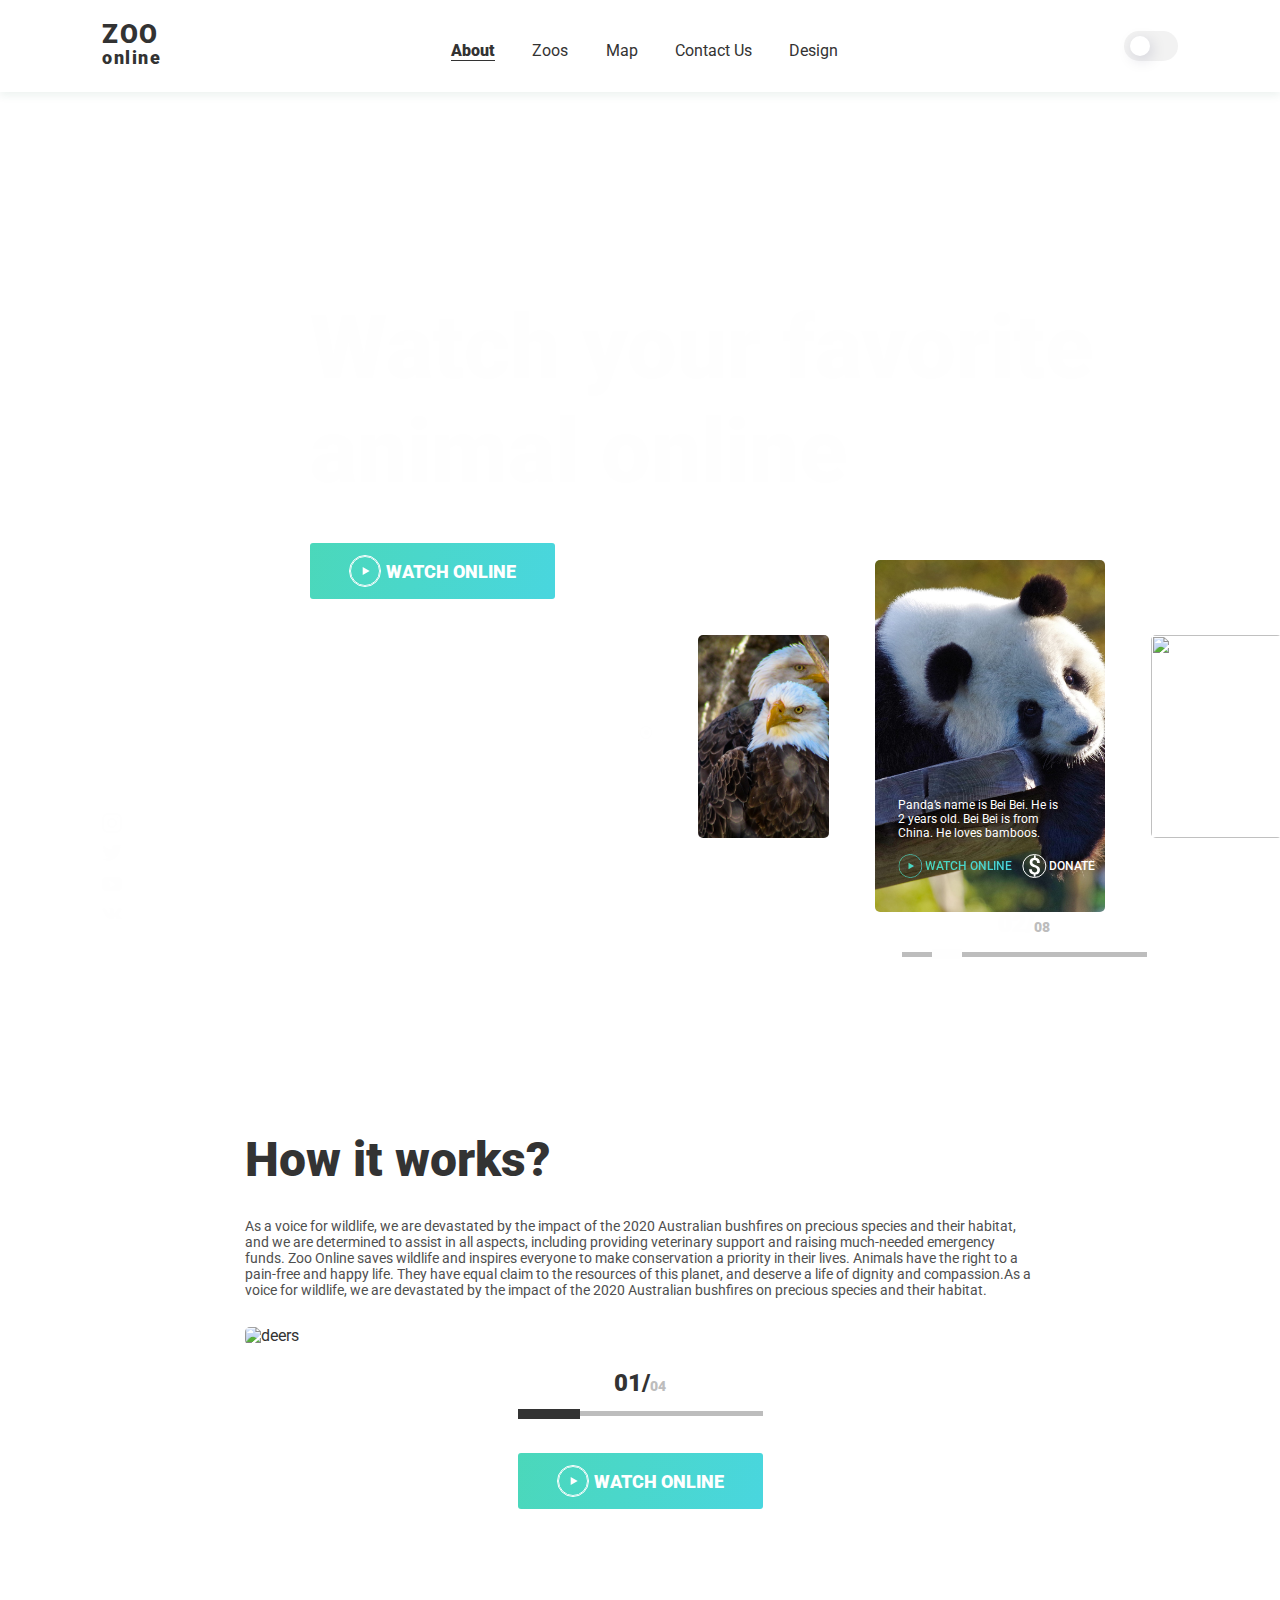
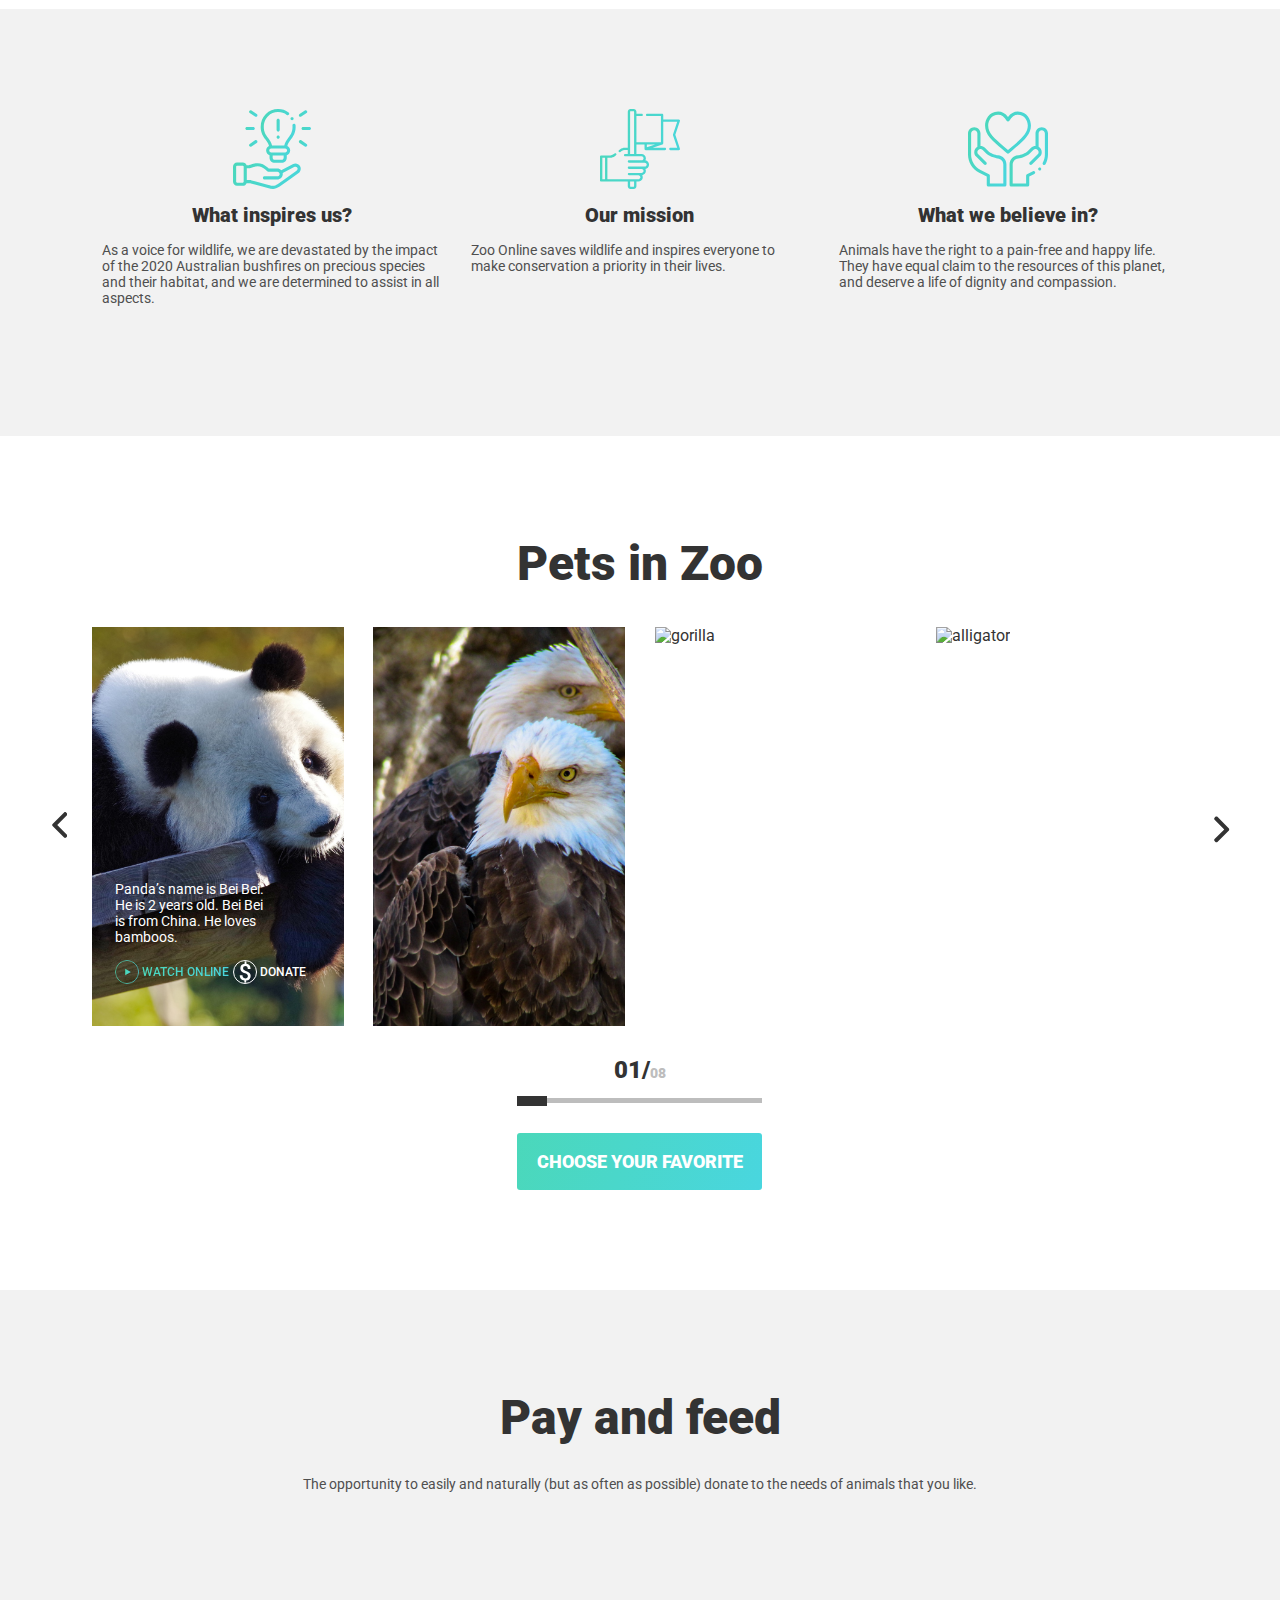
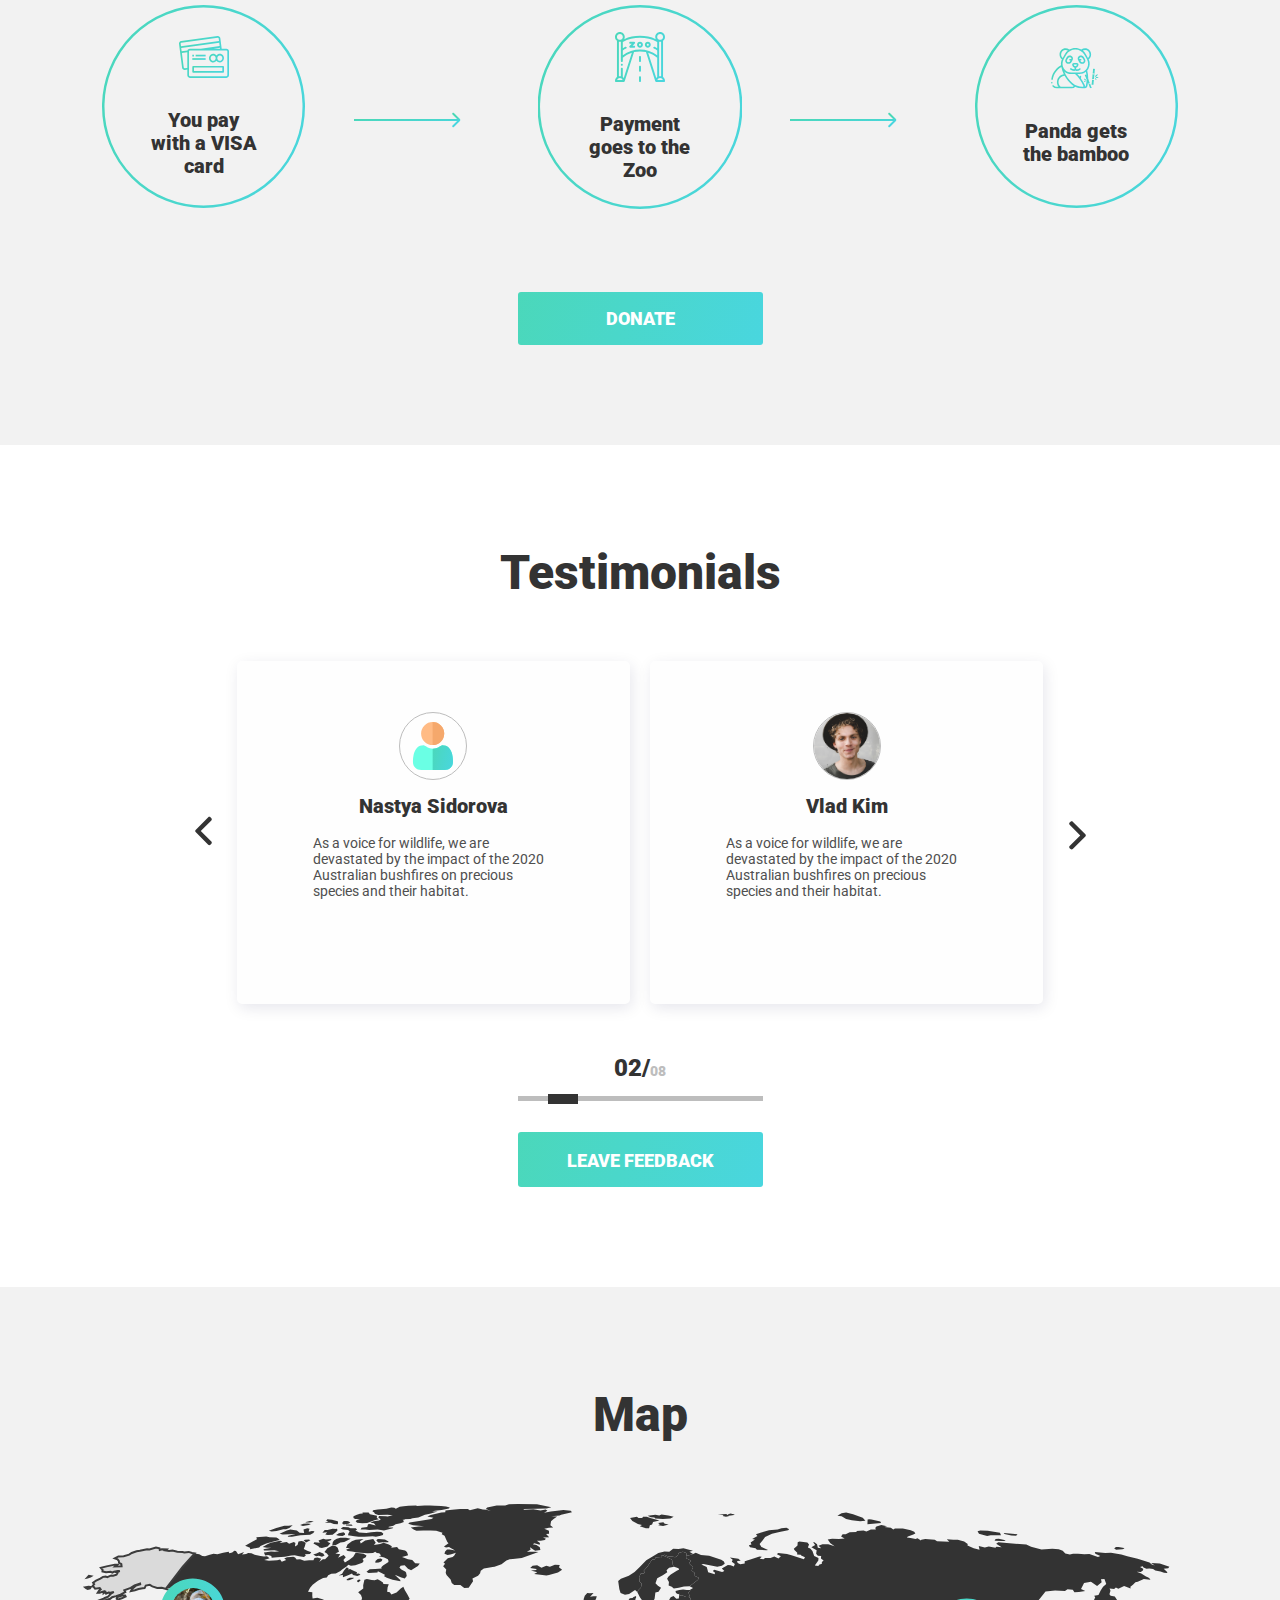
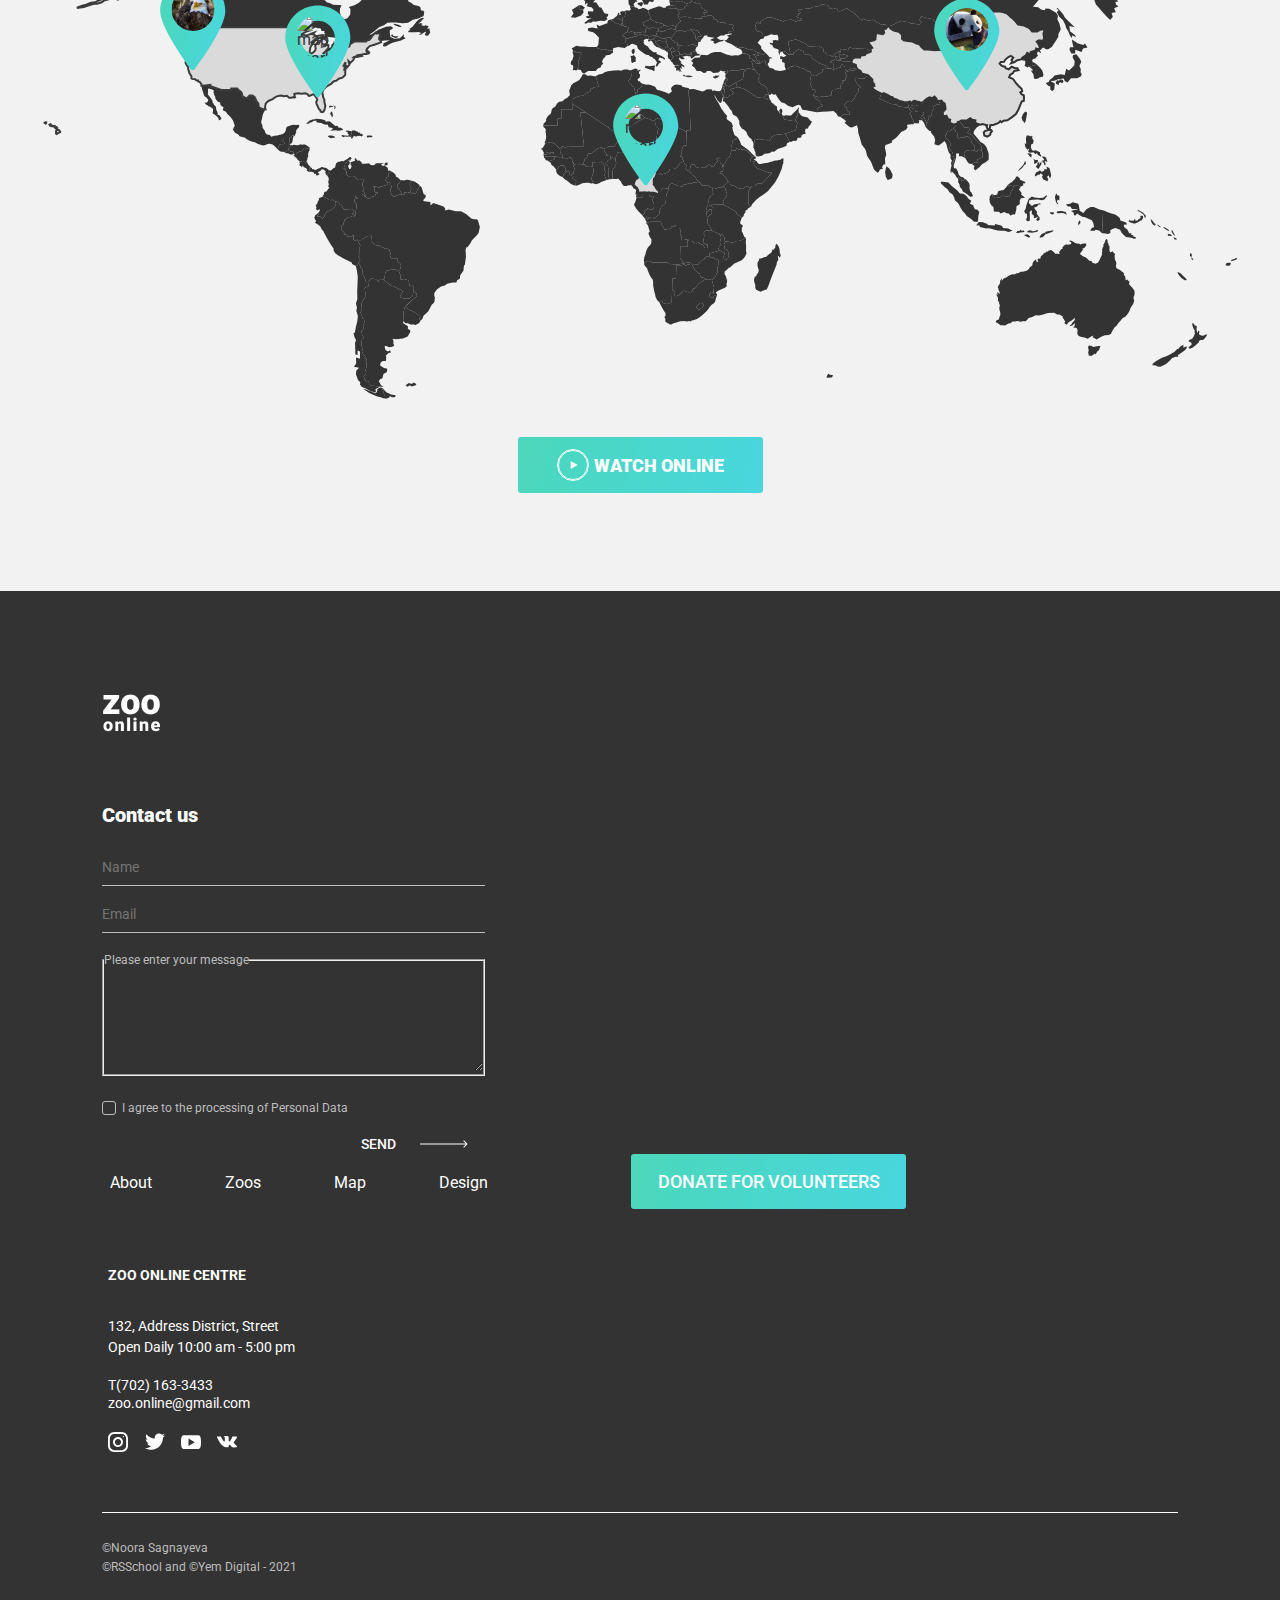
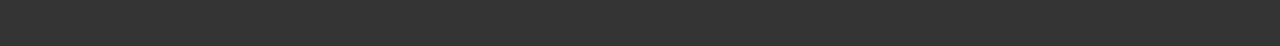
==== pages/landing/index.html @ 83459805 "add" ====
<!DOCTYPE html>
<html lang="en">
<head>
  <meta charset="UTF-8">
  <meta http-equiv="X-UA-Compatible" content="IE=edge">
  <meta name="viewport" content="width=device-width, initial-scale=1.0">
  <title>Main | Online-zoo</title>
  <link rel="stylesheet" href="./main.css">
</head>
<body>
  <div class="wrapper">
    <div class="wrapper__content">
      <header class="header landing-header" id="header">
        <div class="container flex-columns">
          <a href="#" class="logo">
            <div class="logo__text">
              <span class="logo__bold">ZOO</span> online
            </div>
          </a>
          <nav class="nav">
            <ul class="nav__list">
              <li class="nav__item nav__item--active">
                <a href="#" class="nav__link">About</a>
              </li>
              <li class="nav__item">
                <a href="../zoos/panda/" class="nav__link">Zoos</a>
              </li>
              <li class="nav__item">
                <a href="../map/index.html" class="nav__link">Map</a>
              </li>
              <li class="nav__item">
                <a href="#contacts" class="nav__link">Contact Us</a>
              </li>
              <li class="nav__item">
                <a href="https://www.figma.com/file/HKt5Nlx0jghQtJp6jW9q8F/zooApp" class="nav__link">Design</a>
              </li>
            </ul>
          </nav>
          <label class="switch">
            <input class="switch__checkbox" type="checkbox" name="switch">
            <span class="round"></span>
          </label>
          <div class="burger-menu">
            <div class="burger-menu__content"></div>
          </div>
        </div>
      </header>
      <section class="intro section">
        <h1 class="hidden-title">Online Zoo</h1>
        <div class="container intro__container">
          <aside class="aside">
            <ul class="social aside__social">
              <li class="social__item">
                <a href="https://www.instagram.com/" class="social__link">
                  <svg class="social__img">
                    <use xlink:href="../../assets/social/social-sprite.svg#inst"></use>
                  </svg>
                </a>
              </li>
              <li class="social__item">
                <a href="https://twitter.com/" class="social__link">
                  <svg class="social__img">
                    <use xlink:href="../../assets/social/social-sprite.svg#twitter"></use>
                  </svg>
                </a>
              </li>
              <li class="social__item">
                <a href="https://www.youtube.com/" class="social__link">
                  <svg class="social__img">
                    <use xlink:href="../../assets/social/social-sprite.svg#youtube"></use>
                  </svg>
                </a>
              </li>
              <li class="social__item">
                <a href="https://vk.com/" class="social__link">
                  <svg class="social__img">
                    <use xlink:href="../../assets/social/social-sprite.svg#vk"></use>
                  </svg>
                </a>
              </li>
            </ul>
          </aside>
          <div class="intro__content">
            <h2 class="intro__title">Watch your favorite animal online</h2>
            <a href="../zoos/panda/index.html" class="btn btn--gradient btn--watch intro__btn">
              <svg class="btn__img btn--watch__img">
                <use xlink:href="../../assets/watch.svg#watch"></use>
              </svg>
              <span class="btn__text btn--watch__text">watch online</span>
            </a>
          </div>
        </div>
        <div class="pagination pagination--intro">
          <div class="pagination__text"><span class="pagination__curr">02</span>08</div>
          <input type="range" class="pagination__range" min="1" max="8" value="2">
        </div>
        <div class="slider intro-slider">
          <ul class="slider__list intro-slider__list">
            <li class="intro-slider__item--before">
              <div class="intro-slider__point"></div>
            </li>
            <li class="intro-slider__item--before">
              <div class="intro-slider__point"></div>
            </li>
            <li class="slider__item intro-slider__item">
              <img src="../../assets/animals/eagles.jpg" class="slider__img intro-slider__img"></img>
              <div class="slider__desc intro-slider__desc">
                <p class="slider__text intro-slider__text">Eagles</p>
                <div class="slider__btns intro-slider__btns">
                  <a href="../zoos/eagles/" class="slider__btn btn">
                    <img src="../../assets/grad.svg" alt="watch" class="btn__img intro-btn__img intro-btn__img-grad">
                    <span class="btn__text intro-btn__text text-gradient">watch online</span>
                  </a>
                  <a href="#" class="slider__btn btn">
                    <svg class="btn__img intro-btn__img">
                      <use xlink:href="../../assets/intro/donate-btn.svg#donate"></use>
                    </svg>
                    <span class="btn__text intro-btn__text">donate</span>
                  </a>
                </div>
              </div>
            </li>
            <li class="slider__item intro-slider__item intro-slider__item--active">
              <img src="../../assets/animals/panda.jpg" class="slider__img intro-slider__img"></img>
              <div class="slider__desc intro-slider__desc">
                <p class="slider__text intro-slider__text">Panda’s name is Bei Bei. He is 2 years old. Bei Bei is from China. He loves bamboos.</p>
                <div class="slider__btns intro-slider__btns">
                  <a href="../zoos/panda/" class="slider__btn btn">
                    <img src="../../assets/grad.svg" alt="watch" class="btn__img intro-btn__img intro-btn__img-grad">
                    <span class="btn__text intro-btn__text text-gradient">watch online</span>
                  </a>
                  <a href="#" class="slider__btn btn">
                    <svg class="btn__img intro-btn__img">
                      <use xlink:href="../../assets/intro/donate-btn.svg#donate"></use>
                    </svg>
                    <span class="btn__text intro-btn__text">donate</span>
                  </a>
                </div>
              </div>
            </li>
            <li class="slider__item intro-slider__item">
              <img src="../../assets/animals/gorilla.jpg" class="slider__img intro-slider__img"></img>
              <div class="slider__desc intro-slider__desc">
                <p class="slider__text intro-slider__text">Gorilla</p>
                <div class="slider__btns intro-slider__btns">
                  <a href="../zoos/gorilla/index.html" class="slider__btn btn ">
                    <img src="../../assets/grad.svg" alt="watch" class="btn__img intro-btn__img intro-btn__img-grad">
                    <span class="btn__text intro-btn__text text-gradient">watch online</span>
                  </a>
                  <a href="#" class="slider__btn btn">
                    <svg class="btn__img intro-btn__img">
                      <use xlink:href="../../assets/intro/donate-btn.svg#donate"></use>
                    </svg>
                    <span class="btn__text intro-btn__text">donate</span>
                  </a>
                </div>
              </div>
            </li>
            <li class="slider__item intro-slider__item">
              <img src="../../assets/animals/alligator.jpg" class="slider__img intro-slider__img"></img>
              <div class="slider__desc intro-slider__desc">
                <p class="slider__text intro-slider__text">Alligator</p>
                <div class="slider__btns intro-slider__btns">
                  <a href="../zoos/alligator/index.html" class="slider__btn btn ">
                    <img src="../../assets/grad.svg" alt="watch" class="btn__img intro-btn__img intro-btn__img-grad">
                    <span class="btn__text intro-btn__text text-gradient">watch online</span>
                  </a>
                  <a href="#" class="slider__btn btn">
                    <svg class="btn__img intro-btn__img">
                      <use xlink:href="../../assets/intro/donate-btn.svg#donate"></use>
                    </svg>
                    <span class="btn__text intro-btn__text">donate</span>
                  </a>
                </div>
              </div>
            </li>
            <li class="slider__item intro-slider__item">
              <img src="../../assets/animals/fox.jpg" class="slider__img intro-slider__img"></img>
              <div class="slider__desc intro-slider__desc">
                <p class="slider__text intro-slider__text">Fox</p>
                <div class="slider__btns intro-slider__btns">
                  <a href="#" class="slider__btn btn ">
                    <img src="../../assets/grad.svg" alt="watch" class="btn__img intro-btn__img intro-btn__img-grad">
                    <span class="btn__text intro-btn__text text-gradient">watch online</span>
                  </a>
                  <a href="#" class="slider__btn btn">
                    <svg class="btn__img intro-btn__img">
                      <use xlink:href="../../assets/intro/donate-btn.svg#donate"></use>
                    </svg>
                    <span class="btn__text intro-btn__text">donate</span>
                  </a>
                </div>
              </div>
            </li>
            <li class="slider__item intro-slider__item">
              <img src="../../assets/animals/tiger.jpg" class="slider__img intro-slider__img"></img>
              <div class="slider__desc intro-slider__desc">
                <p class="slider__text intro-slider__text">Tiger</p>
                <div class="slider__btns intro-slider__btns">
                  <a href="#" class="slider__btn btn ">
                    <img src="../../assets/grad.svg" alt="watch" class="btn__img intro-btn__img intro-btn__img-grad">
                    <span class="btn__text intro-btn__text text-gradient">watch online</span>
                  </a>
                  <a href="#" class="slider__btn btn">
                    <svg class="btn__img intro-btn__img">
                      <use xlink:href="../../assets/intro/donate-btn.svg#donate"></use>
                    </svg>
                    <span class="btn__text intro-btn__text">donate</span>
                  </a>
                </div>
              </div>
            </li>
            <li class="slider__item intro-slider__item">
              <img src="../../assets/animals/elephants.jpg" class="slider__img intro-slider__img"></img>
              <div class="slider__desc intro-slider__desc">
                <p class="slider__text intro-slider__text">Elephants</p>
                <div class="slider__btns intro-slider__btns">
                  <a href="#" class="slider__btn btn ">
                    <img src="../../assets/grad.svg" alt="watch" class="btn__img intro-btn__img intro-btn__img-grad">
                    <span class="btn__text intro-btn__text text-gradient">watch online</span>
                  </a>
                  <a href="#" class="slider__btn btn">
                    <svg class="btn__img intro-btn__img">
                      <use xlink:href="../../assets/intro/donate-btn.svg#donate"></use>
                    </svg>
                    <span class="btn__text intro-btn__text">donate</span>
                  </a>
                </div>
              </div>
            </li>
            <li class="slider__item intro-slider__item">
              <img src="../../assets/animals/lion.jpg" class="slider__img intro-slider__img"></img>
              <div class="slider__desc intro-slider__desc">
                <p class="slider__text intro-slider__text">Lion</p>
                <div class="slider__btns intro-slider__btns">
                  <a href="#" class="slider__btn btn ">
                    <img src="../../assets/grad.svg" alt="watch" class="btn__img intro-btn__img intro-btn__img-grad">
                    <span class="btn__text intro-btn__text text-gradient">watch online</span>
                  </a>
                  <a href="#" class="slider__btn btn">
                    <svg class="btn__img intro-btn__img">
                      <use xlink:href="../../assets/intro/donate-btn.svg#donate"></use>
                    </svg>
                    <span class="btn__text intro-btn__text">donate</span>
                  </a>
                </div>
              </div>
            </li>
            <li class="intro-slider__item--after">
              <div class="intro-slider__point"></div>
            </li>
            <li class="intro-slider__item--after">
              <div class="intro-slider__point"></div>
            </li>
          </ul>
        </div>
      </section>
      <section class="about section">
        <div class="container">
          <div class="about__content">
            <h3 class="about__title title">How it works?</h3>
            <div class="about-slider">
              <ul class="about-slider__list">
                <li class="about-slider__item">
                  <p class="about-slider__text">As a voice for wildlife, we are devastated by the impact of the 2020 Australian bushfires on precious species and their habitat, and we are determined to assist in all aspects, including providing veterinary support and raising much-needed emergency funds. Zoo Online saves wildlife and inspires everyone to make conservation a priority in their lives. Animals have the right to a pain-free and happy life. They have equal claim to the resources of this planet, and deserve a life of dignity and compassion.As a voice for wildlife, we are devastated by the impact of the 2020 Australian bushfires on precious species and their habitat.</p>
                  <img src="../../assets/animals/deers.jpg" alt="deers" class="about-slider__img">
                </li>
                <!-- <li class="about-slider__item">
                  <p class="about-slider__text">As a voice for wildlife, we are devastated by the impact of the 2020 Australian bushfires on precious species and their habitat, and we are determined to assist in all aspects, including providing veterinary support and raising much-needed emergency funds. Zoo Online saves wildlife and inspires everyone to make conservation a priority in their lives. Animals have the right to a pain-free and happy life. They have equal claim to the resources of this planet, and deserve a life of dignity and compassion.As a voice for wildlife, we are devastated by the impact of the 2020 Australian bushfires on precious species and their habitat.</p>
                  <img src="../../assets/animals/panda2.jpg" alt="panda" class="about-slider__img">
                </li>
                <li class="about-slider__item">
                  <p class="about-slider__text">As a voice for wildlife, we are devastated by the impact of the 2020 Australian bushfires on precious species and their habitat, and we are determined to assist in all aspects, including providing veterinary support and raising much-needed emergency funds. Zoo Online saves wildlife and inspires everyone to make conservation a priority in their lives. Animals have the right to a pain-free and happy life. They have equal claim to the resources of this planet, and deserve a life of dignity and compassion.As a voice for wildlife, we are devastated by the impact of the 2020 Australian bushfires on precious species and their habitat.</p>
                  <img src="../../assets/animals/monkeys.jpg" alt="monkeys" class="about-slider__img">
                </li>
                <li class="about-slider__item">
                  <p class="about-slider__text">As a voice for wildlife, we are devastated by the impact of the 2020 Australian bushfires on precious species and their habitat, and we are determined to assist in all aspects, including providing veterinary support and raising much-needed emergency funds. Zoo Online saves wildlife and inspires everyone to make conservation a priority in their lives. Animals have the right to a pain-free and happy life. They have equal claim to the resources of this planet, and deserve a life of dignity and compassion.As a voice for wildlife, we are devastated by the impact of the 2020 Australian bushfires on precious species and their habitat.</p>
                  <img src="../../assets/animals/simians.jpg" alt="simians" class="about-slider__img">
                </li> -->
              </ul>
              <div class="pagination about__pagination">
                <div class="pagination__text"><span class="pagination__curr">01</span>04</div>
                <input type="range" class="pagination__range" min="1" max="4" value="1">
              </div>
              <a href="../zoos/panda/" class="btn btn--gradient btn--watch">
                <svg class="btn__img btn--watch__img">
                  <use xlink:href="../../assets/watch.svg#watch"></use>
                </svg>
                <span class="btn__text btn--watch__text">watch online</span>
              </a>
            </div>
          </div>
        </div>
      </section>
      <section class="cards section">
        <div class="container">
          <ul class="cards__list">
            <li class="cards__item">
              <img class="cards__img" src="../../assets/cards/card1.svg" alt="card">
              <div class="cards__desc">
                <h4 class="cards__subtitle subtitle">What inspires us?</h4>
                <p class="cards__text">As a voice for wildlife, we are devastated by the impact of the 2020 Australian bushfires on precious species and their habitat, and we are determined to assist in all aspects.</p>
              </div>
            </li>
            <li class="cards__item">
              <img class="cards__img" src="../../assets/cards/card2.svg" alt="card">
              <div class="cards__desc">
                <h4 class="cards__subtitle subtitle">Our mission</h4>
                <p class="cards__text">Zoo Online saves wildlife and inspires everyone to make conservation a priority in their lives. </p>
              </div>
            </li>
            <li class="cards__item">
              <img class="cards__img" src="../../assets/cards/card3.svg" alt="card">
              <div class="cards__desc">
                <h4 class="cards__subtitle subtitle">What we believe in?</h4>
                <p class="cards__text">Animals have the right to a pain-free and happy life. They have equal claim to the resources of this planet, and deserve a life of dignity and compassion.</p>
              </div>
            </li>
          </ul>
        </div>
      </section>
      <section class="pets section">
        <div class="container pets__container">
          <h3 class="title pets__title">Pets in Zoo</h3>
          <div class="pets__slider">
            <div class="slider__content">
              <button class="slider__prev">
                <svg class="slider-btn__img">
                  <use xlink:href="../../assets/arrow.svg#arr"></use>
                </svg>
              </button>
              <div class="pets-slider__wrap-list">
                <ul class="slider__list pets-slider__list">
                  <li class="slider__item pets-slider__item slider__item--active">
                    <img src="../../assets/animals/panda.jpg" alt="panda" class="slider__img pets-slider__img">
                    <div class="slider__desc pets-slider__desc">
                      <p class="slider__text pets-slider__text">Panda’s name is Bei Bei. He is 2 years old. Bei Bei is from China. He loves bamboos.</p>
                      <div class="slider__btns pets-slider__btns">
                        <a href="../zoos/panda/index.html" class="slider__btn btn ">
                          <img src="../../assets/grad.svg" alt="watch" class="btn__img intro-btn__img intro-btn__img-grad">
                          <span class="btn__text intro-btn__text text-gradient">watch online</span>
                        </a>
                        <a href="#" class="slider__btn btn">
                          <svg class="btn__img pets-btn__img">
                            <use xlink:href="../../assets/intro/donate-btn.svg#donate"></use>
                          </svg>
                          <span class="btn__text pets-btn__text">donate</span>
                        </a>
                      </div>
                    </div>
                  </li>
                  <li class="slider__item pets-slider__item">
                    <img src="../../assets/animals/eagles.jpg" alt="eagles" class="slider__img pets-slider__img">
                    <div class="slider__desc pets-slider__desc">
                      <p class="slider__text pets-slider__text">Eagles</p>
                      <div class="slider__btns pets-slider__btns">
                        <a href="../zoos/eagles/index.html" class="slider__btn btn ">
                          <img src="../../assets/grad.svg" alt="watch" class="btn__img intro-btn__img intro-btn__img-grad">
                          <span class="btn__text intro-btn__text text-gradient">watch online</span>
                        </a>
                        <a href="#" class="slider__btn btn">
                          <svg class="btn__img pets-btn__img">
                            <use xlink:href="../../assets/intro/donate-btn.svg#donate"></use>
                          </svg>
                          <span class="btn__text pets-btn__text">donate</span>
                        </a>
                      </div>
                    </div>
                  </li>
                  <li class="slider__item pets-slider__item">
                    <img src="../../assets/animals/gorilla.jpg" alt="gorilla" class="slider__img pets-slider__img">
                    <div class="slider__desc pets-slider__desc">
                      <p class="slider__text pets-slider__text">Gorilla</p>
                      <div class="slider__btns pets-slider__btns">
                        <a href="../zoos/gorilla/index.html" class="slider__btn btn ">
                          <img src="../../assets/grad.svg" alt="watch" class="btn__img intro-btn__img intro-btn__img-grad">
                          <span class="btn__text intro-btn__text text-gradient">watch online</span>
                        </a>
                        <a href="#" class="slider__btn btn">
                          <svg class="btn__img pets-btn__img">
                            <use xlink:href="../../assets/intro/donate-btn.svg#donate"></use>
                          </svg>
                          <span class="btn__text pets-btn__text">donate</span>
                        </a>
                      </div>
                    </div>
                  </li>
                  <li class="slider__item pets-slider__item">
                    <img src="../../assets/animals/alligator.jpg" alt="alligator" class="slider__img pets-slider__img">
                    <div class="slider__desc pets-slider__desc">
                      <p class="slider__text pets-slider__text">Alligator</p>
                      <div class="slider__btns pets-slider__btns">
                        <a href="../zoos/alligator/index.html" class="slider__btn btn ">
                          <img src="../../assets/grad.svg" alt="watch" class="btn__img intro-btn__img intro-btn__img-grad">
                          <span class="btn__text intro-btn__text text-gradient">watch online</span>
                        </a>
                        <a href="#" class="slider__btn btn">
                          <svg class="btn__img pets-btn__img">
                            <use xlink:href="../../assets/intro/donate-btn.svg#donate"></use>
                          </svg>
                          <span class="btn__text pets-btn__text">donate</span>
                        </a>
                      </div>
                    </div>
                  </li>
                  <li class="slider__item pets-slider__item">
                    <img src="../../assets/animals/fox.jpg" alt="fox" class="slider__img pets-slider__img">
                    <div class="slider__desc pets-slider__desc">
                      <p class="slider__text pets-slider__text">Fox</p>
                      <div class="slider__btns pets-slider__btns">
                        <a href="#" class="slider__btn btn ">
                          <img src="../../assets/grad.svg" alt="watch" class="btn__img intro-btn__img intro-btn__img-grad">
                          <span class="btn__text intro-btn__text text-gradient">watch online</span>
                        </a>
                        <a href="#" class="slider__btn btn">
                          <svg class="btn__img pets-btn__img">
                            <use xlink:href="../../assets/intro/donate-btn.svg#donate"></use>
                          </svg>
                          <span class="btn__text pets-btn__text">donate</span>
                        </a>
                      </div>
                    </div>
                  </li>
                  <li class="slider__item pets-slider__item">
                    <img src="../../assets/animals/tiger.jpg" alt="tiger" class="slider__img pets-slider__img">
                    <div class="slider__desc pets-slider__desc">
                      <p class="slider__text pets-slider__text">Tiger</p>
                      <div class="slider__btns pets-slider__btns">
                        <a href="#" class="slider__btn btn ">
                          <img src="../../assets/grad.svg" alt="watch" class="btn__img intro-btn__img intro-btn__img-grad">
                          <span class="btn__text intro-btn__text text-gradient">watch online</span>
                        </a>
                        <a href="#" class="slider__btn btn">
                          <svg class="btn__img pets-btn__img">
                            <use xlink:href="../../assets/intro/donate-btn.svg#donate"></use>
                          </svg>
                          <span class="btn__text pets-btn__text">donate</span>
                        </a>
                      </div>
                    </div>
                  </li>
                  <li class="slider__item pets-slider__item">
                    <img src="../../assets/animals/elephants.jpg" alt="elephants" class="slider__img pets-slider__img">
                    <div class="slider__desc pets-slider__desc">
                      <p class="slider__text pets-slider__text">Elephants</p>
                      <div class="slider__btns pets-slider__btns">
                        <a href="#" class="slider__btn btn ">
                          <img src="../../assets/grad.svg" alt="watch" class="btn__img intro-btn__img intro-btn__img-grad">
                          <span class="btn__text intro-btn__text text-gradient">watch online</span>
                        </a>
                        <a href="#" class="slider__btn btn">
                          <svg class="btn__img pets-btn__img">
                            <use xlink:href="../../assets/intro/donate-btn.svg#donate"></use>
                          </svg>
                          <span class="btn__text pets-btn__text">donate</span>
                        </a>
                      </div>
                    </div>
                  </li>
                  <li class="slider__item pets-slider__item">
                    <img src="../../assets/animals/lion.jpg" alt="lion" class="slider__img pets-slider__img">
                    <div class="slider__desc pets-slider__desc">
                      <p class="slider__text pets-slider__text">Lion</p>
                      <div class="slider__btns pets-slider__btns">
                        <a href="#" class="slider__btn btn ">
                          <img src="../../assets/grad.svg" alt="watch" class="btn__img intro-btn__img intro-btn__img-grad">
                          <span class="btn__text intro-btn__text text-gradient">watch online</span>
                        </a>
                        <a href="#" class="slider__btn btn">
                          <svg class="btn__img pets-btn__img">
                            <use xlink:href="../../assets/intro/donate-btn.svg#donate"></use>
                          </svg>
                          <span class="btn__text pets-btn__text">donate</span>
                        </a>
                      </div>
                    </div>
                  </li>
                </ul>
              </div>
              <button class="slider__next">
                <svg class="slider-btn__img">
                  <use xlink:href="../../assets/arrow.svg#arr"></use>
                </svg>
              </button>
            </div>
            <div class="pagination pets__pagination">
              <div class="pagination__text"><span class="pagination__curr">01</span>08</div>
              <input type="range" class="pagination__range" min="1" max="8" value="1">
            </div>
            <a href="../map/index.html" class="btn btn--gradient pets__btn">
              Choose your favorite
            </a>
          </div>
        </div>
      </section>
      <section class="donation section">
        <div class="container donation__container">
          <h3 class="title donation__title">Pay and feed</h3>
          <p class="donation__desc">The opportunity to easily and naturally (but as often as possible) donate to the needs of animals that you like.</p>
          <ul class="donation__list">
            <li class="donation__item">
              <img src="../../assets/donation/donate1.svg" alt="pay card" class="donation__img">
              <h4 class="donation__subtitle subtitle">You pay with a VISA card</h4>
            </li>
            <li class="donation__item">
              <img src="../../assets/donation/donate2.svg" alt="zoo" class="donation__img">
              <h4 class="donation__subtitle subtitle">Payment goes to the Zoo</h4>
            </li>
            <li class="donation__item">
              <img src="../../assets/donation/donate3.svg" alt="animal" class="donation__img">
              <h4 class="donation__subtitle subtitle">Panda gets the bamboo</h4>
            </li>
          </ul>
          <a href="#" class="btn btn--gradient donation__btn">
            Donate
          </a>
        </div>
      </section>
      <section class="testimonial section">
        <div class="container testimonial__container">
          <h3 class="title testimonial__title">Testimonials</h3>
          <div class="slider__content testimonial__content">
            <button class="slider__prev">
              <svg class="slider-btn__img">
                <use xlink:href="../../assets/arrow.svg#arr"></use>
              </svg>
            </button>
            <ul class="slider testimonial__list">
              <li class="slider__item testimonial__item">
                <div class="testimonial__img-block">
                </div>
                <h4 class="testimonial__subtitle subtitle">Nastya Sidorova</h4>
                <p class="testimonial__text">As a voice for wildlife, we are devastated by the impact of the 2020 Australian bushfires on precious species and their habitat.</p>
              </li>
              <li class="slider__item testimonial__item">
                <div class="testimonial__img-block">
                  <img src="../../assets/testimonials/testimonail2.jpg" alt="author's testimonial" class="testimonial__img">
                </div>
                <h4 class="testimonial__subtitle subtitle">Vlad Kim</h4>
                <p class="testimonial__text">As a voice for wildlife, we are devastated by the impact of the 2020 Australian bushfires on precious species and their habitat.</p>
              </li>
            </ul>
            <button class="slider__next">
              <svg class="slider-btn__img">
                <use xlink:href="../../assets/arrow.svg#arr"></use>
              </svg>
            </button>
          </div>
          <div class="pagination testimonial__pagination">
            <div class="pagination__text"><span class="pagination__curr">02</span>08</div>
            <input type="range" class="pagination__range" min="1" max="8" value="2">
          </div>
          <a href="#" class="btn btn--gradient testimonial__btn">
            Leave feedback
          </a>
        </div>
      </section>
      <section class="map section">
        <div class="container map__container">
          <h3 class="title map__title">Map</h3>
          <div class="map__image">
            <ul class="markers">
              <li class="markers__item markers--eagles">
                <div class="markers__img-block">
                  <img src="../../assets/animals/eagles.jpg" alt="map marker" class="markers__img">
                </div>
                <div class="map__tooltip tooltip">
                  <img src="../../assets/animals/eagles.jpg" alt="animal" class="tooltip__img">
                  <div class="tooltip__desc">
                    <div class="tooltip__animal">West End Bald Eagle</div>
                    <p class="tooltip__text">
                      <span class="tooltip__bold">Region:</span> on an island near Los Angeles
                      <span class="tooltip__bold">Population:</span> more than 270 pairs in 2013
                    </p>
                  </div>
                </div>
              </li>
              <li class="markers__item markers--alligator">
                <div class="markers__img-block">
                  <img src="../../assets/animals/alligator.jpg" alt="map marker" class="markers__img">
                </div>
                <div class="map__tooltip tooltip">
                  <img src="../../assets/animals/alligator.jpg" alt="animal" class="tooltip__img">
                  <div class="tooltip__desc">
                    <div class="tooltip__animal">West End Bald Eagle</div>
                    <p class="tooltip__text">
                      <span class="tooltip__bold">Region:</span> on an island near Los Angeles
                      <span class="tooltip__bold">Population:</span> more than 270 pairs in 2013
                    </p>
                  </div>
                </div>
              </li>
              <li class="markers__item markers--gorilla">
                <div class="markers__img-block">
                  <img src="../../assets/animals/gorilla.jpg" alt="map marker" class="markers__img">
                </div>
                <div class="map__tooltip tooltip">
                  <img src="../../assets/animals/gorilla.jpg" alt="animal" class="tooltip__img">
                  <div class="tooltip__desc">
                    <div class="tooltip__animal">West End Bald Eagle</div>
                    <p class="tooltip__text">
                      <span class="tooltip__bold">Region:</span> on an island near Los Angeles
                      <span class="tooltip__bold">Population:</span> more than 270 pairs in 2013
                    </p>
                  </div>
                </div>
              </li>
              <li class="markers__item markers--panda">
                <div class="markers__img-block">
                  <img src="../../assets/animals/panda.jpg" alt="map marker" class="markers__img">
                </div>
                <div class="map__tooltip tooltip">
                  <img src="../../assets/animals/panda.jpg" alt="animal" class="tooltip__img">
                  <div class="tooltip__desc">
                    <div class="tooltip__animal">Panda</div>
                    <p class="tooltip__text">
                      <span class="tooltip__bold">Region:</span> on an island near Los Angeles
                      <span class="tooltip__bold">Population:</span> more than 270 pairs in 2013
                    </p>
                  </div>
                </div>
              </li>
            </ul>
          </div>
          <a href="../zoos/panda/" class="btn btn--gradient btn--watch map__btn">
            <svg class="btn__img btn--watch__img">
              <use xlink:href="../../assets/watch.svg#watch"></use>
            </svg>
            <span class="btn__text btn--watch__text">watch online</span>
          </a>
        </div>
      </section>
    </div>
    <footer class="footer">
      <div class="container">
        <div class="footer__content">
          <div class="footer__column">
            <a href="#header" class="logo">
              <img class="logo__img" src="../../assets/header/logo-dark.png" alt="logo">
            </a>
            <h4 class="footer__title" id="contacts">Contact us</h4>
            <form class="footer__form form">
              <input type="text" name="name" placeholder="Name" class="form__input form__field form__row" required>
              <input type="email" name="email" placeholder="Email" class="form__input form__field form__row" required>
              <fieldset class="form__fieldset form__row">
                <legend class="form__legend">Please enter your message</legend>
                <textarea name="message" maxlength="280" rows="6" class="form__field form__textarea" required></textarea>
              </fieldset>
              <label class="form__row form__checkbox-block">
                <input type="checkbox" name="agree" class="form__checkbox" required>
                <span class="form__checkbox-text">I agree to the processing of Personal Data</span>
              </label>
              <button type="submit" class="btn form__btn form__row">
                <span>send</span>
                <img class="form__arrow" src="../../assets/form-arrow.svg" alt="arrow">
              </button>
            </form>
          </div>
          <div class="footer__column footer__double-column">
            <div class="footer__column-content">
              <nav class="nav footer__nav">
                <ul class="nav__list">
                  <li class="nav__item">
                    <a href="#header" class="nav__link">About</a>
                  </li>
                  <li class="nav__item">
                    <a href="../zoos/panda/index.html" class="nav__link">Zoos</a>
                  </li>
                  <li class="nav__item">
                    <a href="../map/index.html" class="nav__link">Map</a>
                  </li>
                  <li class="nav__item">
                    <a href="https://www.figma.com/file/HKt5Nlx0jghQtJp6jW9q8F/zooApp" class="nav__link">Design</a>
                  </li>
                </ul>
              </nav>
              <address class="footer__contacts contacts">
                <div class="contacts__title">ZOO Online Centre</div>
                <div class="contacts__address">
                  132, Address District, Street
                  Open Daily 10:00 am - 5:00 pm
                </div>
                <div class="contacts__links">
                  <a href="tel:+7021633433" class="contacts__phone">T(702) 163-3433</a>
                  <a href="mailto:zoo.online@gmail.com" class="contacts__email">zoo.online@gmail.com</a>
                </div>
              </address>
              <ul class="social footer__social">
                <li class="social__item">
                  <a href="https://www.instagram.com/" class="social__link">
                    <svg class="social__img">
                      <use xlink:href="../../assets/social/social-sprite.svg#inst"></use>
                    </svg>
                  </a>
                </li>
                <li class="social__item">
                  <a href="https://twitter.com/" class="social__link">
                    <svg class="social__img">
                      <use xlink:href="../../assets/social/social-sprite.svg#twitter"></use>
                    </svg>
                  </a>
                </li>
                <li class="social__item">
                  <a href="https://www.youtube.com/" class="social__link">
                    <svg class="social__img">
                      <use xlink:href="../../assets/social/social-sprite.svg#youtube"></use>
                    </svg>
                  </a>
                </li>
                <li class="social__item">
                  <a href="https://vk.com/" class="social__link">
                    <svg class="social__img">
                      <use xlink:href="../../assets/social/social-sprite.svg#vk"></use>
                    </svg>
                  </a>
                </li>
              </ul>
            </div>
            <a href="#" class="btn btn--gradient footer__btn">
              donate for volunteers
            </a>
          </div>
        </div>
        <div class="footer__copyright copyright">
          <div class="copyright__designer">©Noora Sagnayeva</div>
          <div class="copyright__school">©RSSchool and ©Yem Digital - 2021</div>
        </div>
      </div>
    </footer>
    <div class="popup hidden">
      <div class="popup__aside">
      </div>
      <div class="popup__main">
        <h3 class="popup__title">Donate for your animal </h3>
        <form class="popup__form">
          <div class="popup__row">
            <fieldset class="popup__fieldset">
              <legend class="popup__legend">Сhoose an animal</legend>
              <div class="popup__field-wrap">
                <select class="popup__field popup__select" name="animals">
                  <option value="panda">Panda</option>
                  <option value="alligator">Alligator</option>
                  <option value="gorilla">Gorilla</option>
                  <option value="eagles">Eagles</option>
                </select>
              </div>
            </fieldset>
            <fieldset class="popup__fieldset">
              <legend class="popup__legend">To donate</legend>
              <input type="text" name="sum" class="popup__input popup__field">
            </fieldset>
          </div>
          <div class="popup__columns">
            <div class="popup__column">
              <h4 class="popup__subtitle">About you</h4>
              <fieldset class="popup__fieldset popup-column__fildset">
                <legend class="popup__legend">Name</legend>
                <input type="text" name="name" class="popup__input popup__field">
              </fieldset>
              <fieldset class="popup__fieldset popup-column__fildset">
                <legend class="popup__legend">Email</legend>
                <input type="email" name="email" class="popup__input popup__field">
              </fieldset>
              <fieldset class="popup__fieldset popup-column__fildset">
                <legend class="popup__legend">Phone</legend>
                <div class="popup__field-wrap popup__double popup__phone">
                  <select name="phone-code" class="popup__field popup__select">
                    <option value="rus">+7</option>
                    <option value="blr">+375</option>
                    <option value="ukr">+380</option>
                  </select>
                </div>
                <input type="text" name="phone" class="popup__input popup__field popup__double">
              </fieldset>
            </div>
            <div class="popup__column">
              <h4 class="popup__subtitle">Checkout</h4>
              <fieldset class="popup__fieldset popup-column__fildset">
                <legend class="popup__legend">Card number</legend>
                <input type="text" name="card" class="popup__input popup__field">
              </fieldset>
              <fieldset class="popup__fieldset popup-column__fildset">
                <legend class="popup__legend">Expiry date</legend>
                <div class="popup__field-wrap popup__double">
                  <select name="month" class="popup__field popup__select">
                    <option value="01">01</option>
                    <option value="02">02</option>
                    <option value="03">03</option>
                    <option value="04">04</option>
                    <option value="05">05</option>
                    <option value="06">06</option>
                    <option value="07">07</option>
                    <option value="08">08</option>
                    <option value="09">09</option>
                    <option value="10">10</option>
                    <option value="11">11</option>
                    <option value="12">12</option>
                  </select>
                </div>
                <div class="popup__field-wrap popup__double">
                  <select name="year" class="popup__field popup__select">
                    <option value="21">21</option>
                    <option value="22">22</option>
                    <option value="23">23</option>
                    <option value="24">24</option>
                    <option value="25">25</option>
                    <option value="26">26</option>
                  </select>
                </div>
              </fieldset>
              <fieldset class="popup__fieldset popup-column__fildset">
                <legend class="popup__legend">CVC</legend>
                <input type="text" name="CVC" class="popup__input popup__field">
              </fieldset>
            </div>
          </div>
          <div class="popup__footer">
            <p class="popup__text">If don’t cancel your subscription before the trial ends on April 15, 2021, you agree that you will automatically be charged</p>
            <input type="submit" class="btn btn--gradient popup__btn" value="donate">
          </div>
        </form>
      </div>
    </div>
  </div>
  <script src="../theme-switcher.js"></script>
  <script src="./intro-slider.js"></script>
  <script src="./pets-slider.js"></script>
</body>
</html>
---- pages/landing/main.css ----
@charset "UTF-8";
@import url("https://fonts.googleapis.com/css2?family=Roboto:ital,wght@0,100;0,300;0,400;0,500;0,700;0,900;1,100;1,300;1,400;1,500;1,700;1,900&display=swap");
/*! normalize.css v8.0.1 | MIT License | github.com/necolas/normalize.css */
/* Document
   ========================================================================== */
/**
 * 1. Correct the line height in all browsers.
 * 2. Prevent adjustments of font size after orientation changes in iOS.
 */
html {
  line-height: 1.15;
  /* 1 */
  -webkit-text-size-adjust: 100%;
  /* 2 */
}

/* Sections
   ========================================================================== */
/**
 * Remove the margin in all browsers.
 */
body {
  margin: 0;
}

/**
 * Render the `main` element consistently in IE.
 */
main {
  display: block;
}

/**
 * Correct the font size and margin on `h1` elements within `section` and
 * `article` contexts in Chrome, Firefox, and Safari.
 */
h1 {
  font-size: 2em;
  margin: 0.67em 0;
}

/* Grouping content
   ========================================================================== */
/**
 * 1. Add the correct box sizing in Firefox.
 * 2. Show the overflow in Edge and IE.
 */
hr {
  -webkit-box-sizing: content-box;
          box-sizing: content-box;
  /* 1 */
  height: 0;
  /* 1 */
  overflow: visible;
  /* 2 */
}

/**
 * 1. Correct the inheritance and scaling of font size in all browsers.
 * 2. Correct the odd `em` font sizing in all browsers.
 */
pre {
  font-family: monospace, monospace;
  /* 1 */
  font-size: 1em;
  /* 2 */
}

/* Text-level semantics
   ========================================================================== */
/**
 * Remove the gray background on active links in IE 10.
 */
a {
  background-color: transparent;
}

/**
 * 1. Remove the bottom border in Chrome 57-
 * 2. Add the correct text decoration in Chrome, Edge, IE, Opera, and Safari.
 */
abbr[title] {
  border-bottom: none;
  /* 1 */
  text-decoration: underline;
  /* 2 */
  -webkit-text-decoration: underline dotted;
          text-decoration: underline dotted;
  /* 2 */
}

/**
 * Add the correct font weight in Chrome, Edge, and Safari.
 */
b,
strong {
  font-weight: bolder;
}

/**
 * 1. Correct the inheritance and scaling of font size in all browsers.
 * 2. Correct the odd `em` font sizing in all browsers.
 */
code,
kbd,
samp {
  font-family: monospace, monospace;
  /* 1 */
  font-size: 1em;
  /* 2 */
}

/**
 * Add the correct font size in all browsers.
 */
small {
  font-size: 80%;
}

/**
 * Prevent `sub` and `sup` elements from affecting the line height in
 * all browsers.
 */
sub,
sup {
  font-size: 75%;
  line-height: 0;
  position: relative;
  vertical-align: baseline;
}

sub {
  bottom: -0.25em;
}

sup {
  top: -0.5em;
}

/* Embedded content
   ========================================================================== */
/**
 * Remove the border on images inside links in IE 10.
 */
img {
  border-style: none;
}

/* Forms
   ========================================================================== */
/**
 * 1. Change the font styles in all browsers.
 * 2. Remove the margin in Firefox and Safari.
 */
button,
input,
optgroup,
select,
textarea {
  font-family: inherit;
  /* 1 */
  font-size: 100%;
  /* 1 */
  line-height: 1.15;
  /* 1 */
  margin: 0;
  /* 2 */
}

/**
 * Show the overflow in IE.
 * 1. Show the overflow in Edge.
 */
button,
input {
  /* 1 */
  overflow: visible;
}

/**
 * Remove the inheritance of text transform in Edge, Firefox, and IE.
 * 1. Remove the inheritance of text transform in Firefox.
 */
button,
select {
  /* 1 */
  text-transform: none;
}

/**
 * Correct the inability to style clickable types in iOS and Safari.
 */
button,
[type="button"],
[type="reset"],
[type="submit"] {
  -webkit-appearance: button;
}

/**
 * Remove the inner border and padding in Firefox.
 */
button::-moz-focus-inner,
[type="button"]::-moz-focus-inner,
[type="reset"]::-moz-focus-inner,
[type="submit"]::-moz-focus-inner {
  border-style: none;
  padding: 0;
}

/**
 * Restore the focus styles unset by the previous rule.
 */
button:-moz-focusring,
[type="button"]:-moz-focusring,
[type="reset"]:-moz-focusring,
[type="submit"]:-moz-focusring {
  outline: 1px dotted ButtonText;
}

/**
 * Correct the padding in Firefox.
 */
/**
 * 1. Correct the text wrapping in Edge and IE.
 * 2. Correct the color inheritance from `fieldset` elements in IE.
 * 3. Remove the padding so developers are not caught out when they zero out
 *    `fieldset` elements in all browsers.
 */
legend {
  -webkit-box-sizing: border-box;
          box-sizing: border-box;
  /* 1 */
  color: inherit;
  /* 2 */
  display: table;
  /* 1 */
  max-width: 100%;
  /* 1 */
  padding: 0;
  /* 3 */
  white-space: normal;
  /* 1 */
}

/**
 * Add the correct vertical alignment in Chrome, Firefox, and Opera.
 */
progress {
  vertical-align: baseline;
}

/**
 * Remove the default vertical scrollbar in IE 10+.
 */
textarea {
  overflow: auto;
}

/**
 * 1. Add the correct box sizing in IE 10.
 * 2. Remove the padding in IE 10.
 */
[type="checkbox"],
[type="radio"] {
  -webkit-box-sizing: border-box;
          box-sizing: border-box;
  /* 1 */
  padding: 0;
  /* 2 */
}

/**
 * Correct the cursor style of increment and decrement buttons in Chrome.
 */
[type="number"]::-webkit-inner-spin-button,
[type="number"]::-webkit-outer-spin-button {
  height: auto;
}

/**
 * 1. Correct the odd appearance in Chrome and Safari.
 * 2. Correct the outline style in Safari.
 */
[type="search"] {
  -webkit-appearance: textfield;
  /* 1 */
  outline-offset: -2px;
  /* 2 */
}

/**
 * Remove the inner padding in Chrome and Safari on macOS.
 */
[type="search"]::-webkit-search-decoration {
  -webkit-appearance: none;
}

/**
 * 1. Correct the inability to style clickable types in iOS and Safari.
 * 2. Change font properties to `inherit` in Safari.
 */
::-webkit-file-upload-button {
  -webkit-appearance: button;
  /* 1 */
  font: inherit;
  /* 2 */
}

/* Interactive
   ========================================================================== */
/*
 * Add the correct display in Edge, IE 10+, and Firefox.
 */
details {
  display: block;
}

/*
 * Add the correct display in all browsers.
 */
summary {
  display: list-item;
}

/* Misc
   ========================================================================== */
/**
 * Add the correct display in IE 10+.
 */
template {
  display: none;
}

/**
 * Add the correct display in IE 10.
 */
[hidden] {
  display: none;
}

* {
  -webkit-box-sizing: border-box;
          box-sizing: border-box;
  margin: 0;
  padding: 0;
}

html,
body {
  width: 100%;
  font-family: 'Roboto', sans-serif;
  font-size: 16px;
}

body {
  background-color: var(--bg);
  color: var(--main-font);
}

:root {
  --bg: #fff;
  --main-font: #333;
  --paragraph-color: #4f4f4f;
  --base-gradient: linear-gradient(106.89deg, #4BD8B5 -14.32%, #49D6DF 100.68%);
  --bg-gray: #f2f2f2;
  --testimonial-block: #fefefe;
  --map-img: url("../../assets/map.svg");
  --arrow-color: #333;
  --tooltip: #fefefe;
}

:root.theme-dark {
  --bg: #333;
  --bg-other-pages: #4f4f4f;
  --main-font: #fff;
  --paragraph-color: #f2f2f2;
  --bg-gray: #4f4f4f;
  --testimonial-block: #3c3c3c;
  --map-img: url("../../assets/map-dark-theme.svg");
  --arrow-color: #fefefe;
  --tooltip: #333;
}

ul,
ul li {
  list-style-type: none;
}

button {
  border: none;
  background: transparent;
  cursor: pointer;
  outline: none;
}

button:focus {
  outline: none;
  border: none;
}

input,
textarea {
  outline: none;
}

h1,
h2,
h3,
h4,
h5,
h6 {
  margin: 0;
  font-weight: normal;
}

a {
  text-decoration: none;
  color: inherit;
  cursor: pointer;
}

img,
svg {
  max-width: 100%;
}

.wrapper {
  width: 100%;
  height: 100%;
  display: -webkit-box;
  display: -ms-flexbox;
  display: flex;
  -webkit-box-orient: vertical;
  -webkit-box-direction: normal;
      -ms-flex-direction: column;
          flex-direction: column;
}

.wrapper__content {
  width: 100%;
  -webkit-box-flex: 1;
      -ms-flex: 1 0 auto;
          flex: 1 0 auto;
}

@media (max-width: 640px) {
  .wrapper__content {
    margin-top: 5.875rem;
    position: relative;
  }
}

.section {
  width: 100%;
}

.container {
  width: 84%;
  margin: 0 auto;
}

@media (max-width: 1200px) {
  .container {
    width: 75%;
  }
}

@media (max-width: 640px) {
  .container {
    width: 93%;
  }
}

.flex-columns {
  display: -webkit-box;
  display: -ms-flexbox;
  display: flex;
  -webkit-box-pack: justify;
      -ms-flex-pack: justify;
          justify-content: space-between;
  -webkit-box-align: center;
      -ms-flex-align: center;
          align-items: center;
}

.hidden-title {
  position: absolute;
  color: transparent;
  z-index: -1;
}

.title {
  font-weight: 900;
  font-size: 3rem;
  line-height: 3.5rem;
  text-align: center;
}

@media (max-width: 480px) {
  .title {
    font-size: 2.25rem;
    line-height: 2.625rem;
  }
}

.subtitle {
  font-weight: 900;
  font-size: 1.25rem;
  line-height: 1.4375rem;
  color: var(--main-font);
}

@media (max-width: 480px) {
  .subtitle {
    font-size: 1.25rem;
    line-height: 1.4375rem;
  }
}

.hidden-item {
  display: none;
}

.header {
  width: 100%;
  display: -webkit-box;
  display: -ms-flexbox;
  display: flex;
  padding: 1.5rem 0;
  -webkit-box-shadow: 0px 4px 8px rgba(44, 101, 77, 0.08);
          box-shadow: 0px 4px 8px rgba(44, 101, 77, 0.08);
  background-color: var(--bg);
}

@media (max-width: 1200px) {
  .header {
    padding: 1.5625rem 0;
  }
}

@media (max-width: 640px) {
  .header {
    position: fixed;
    top: 0;
    left: 0;
    z-index: 2;
  }
}

@media (max-width: 480px) {
  .header {
    padding: 1.5rem 0;
  }
}

.burger-menu {
  display: none;
  position: relative;
  top: 2px;
}

@media (max-width: 640px) {
  .burger-menu {
    display: block;
  }
}

.burger-menu__content {
  background-color: var(--main-font);
  width: 40px;
  height: 3px;
  position: relative;
}

.burger-menu__content::before {
  content: '';
  display: block;
  background-color: var(--main-font);
  width: 40px;
  height: 3px;
  position: absolute;
  top: -9px;
  left: 0;
}

.burger-menu__content::after {
  content: '';
  display: block;
  background-color: var(--main-font);
  width: 33px;
  height: 3px;
  position: absolute;
  top: 9px;
  right: 0;
}

.logo {
  display: block;
  width: 3.6875rem;
}

.logo__text {
  font-weight: 900;
  font-size: 18px;
  line-height: 21px;
  letter-spacing: 0.08em;
}

.logo__bold {
  font-size: 26px;
}

.nav {
  position: relative;
  left: 2px;
  width: 36%;
  font-size: 1rem;
  line-height: 1.1875rem;
}

@media (max-width: 1200px) {
  .nav {
    width: 65%;
  }
}

@media (max-width: 480px) {
  .nav {
    width: 0;
  }
}

.nav__list {
  display: -webkit-box;
  display: -ms-flexbox;
  display: flex;
  -ms-flex-wrap: wrap;
      flex-wrap: wrap;
  -webkit-box-pack: justify;
      -ms-flex-pack: justify;
          justify-content: space-between;
  width: 100%;
}

@media (max-width: 640px) {
  .nav__list {
    display: none;
  }
}

.nav__item {
  -webkit-transition: .2s;
  transition: .2s;
}

.nav__item:hover {
  color: #828282;
  -webkit-transition: .2s;
  transition: .2s;
  font-weight: 900;
}

.nav__item--active {
  font-weight: 900;
  border-bottom: 1px solid currentColor;
}

.nav__item--active:hover {
  color: var(--main-font);
}

.landing-header .nav {
  top: 5px;
}

.switch {
  position: relative;
  display: inline-block;
  width: 3.375rem;
  height: 1.875rem;
}

@media (max-width: 640px) {
  .switch {
    right: 13px;
    top: 1px;
  }
}

@media (max-width: 480px) {
  .switch {
    width: 54px;
    height: 30px;
    top: 5px;
    right: -20px;
  }
}

.switch input {
  display: none;
}

.round {
  position: absolute;
  cursor: pointer;
  top: 0;
  left: 0;
  right: 0;
  bottom: 0;
  background-color: var(--bg-gray);
  -webkit-transition: .4s;
  transition: .4s;
  border-radius: 11.875rem;
}

.round:before {
  position: absolute;
  content: "";
  height: 1.25rem;
  width: 1.25rem;
  left: 0.375rem;
  top: 50%;
  -webkit-transform: translateY(-50%);
          transform: translateY(-50%);
  background-color: #fff;
  -webkit-transition: .4s;
  transition: .4s;
  border-radius: 50%;
  -webkit-box-shadow: 2px 4px 0.9375rem rgba(6, 12, 70, 0.15);
          box-shadow: 2px 4px 0.9375rem rgba(6, 12, 70, 0.15);
}

@media (max-width: 480px) {
  .round:before {
    height: 20px;
    width: 20px;
  }
}

input:checked + .round {
  background-color: #4f4f4f;
}

input:checked + .round:before {
  left: auto;
  right: 6px;
  background-color: #1f1f1f;
}

.social {
  display: -webkit-box;
  display: -ms-flexbox;
  display: flex;
}

.social__item:hover {
  -webkit-transition: .2s;
  transition: .2s;
  -webkit-filter: brightness(0.1);
          filter: brightness(0.1);
}

.social__img {
  width: 1.25rem;
  height: 1.25rem;
  fill: #fefefe;
}

.aside__social {
  position: absolute;
  bottom: 11%;
  -webkit-box-orient: vertical;
  -webkit-box-direction: normal;
      -ms-flex-direction: column;
          flex-direction: column;
  -webkit-box-pack: center;
      -ms-flex-pack: center;
          justify-content: center;
}

@media (max-width: 1200px) {
  .aside__social {
    bottom: 7%;
  }
}

@media (max-width: 640px) {
  .aside__social {
    bottom: 9%;
    left: -0.125rem;
  }
}

@media (max-width: 480px) {
  .aside__social {
    display: none;
  }
}

.aside__social .social__item:not(:first-child) {
  margin-top: 6px;
}

@media (max-width: 1200px) {
  .aside__social .social__item:not(:first-child) {
    margin-top: 7px;
  }
}

.pagination {
  display: -webkit-box;
  display: -ms-flexbox;
  display: flex;
  -webkit-box-orient: vertical;
  -webkit-box-direction: normal;
      -ms-flex-direction: column;
          flex-direction: column;
  width: 100%;
  -webkit-box-pack: center;
      -ms-flex-pack: center;
          justify-content: center;
  -webkit-box-align: center;
      -ms-flex-align: center;
          align-items: center;
}

.pagination__text {
  font-weight: 900;
  font-size: 0.875rem;
  line-height: 1rem;
  color: #bdbdbd;
}

.pagination__curr {
  color: var(--main-font);
  font-size: 1.5rem;
  line-height: 1.75rem;
}

.pagination__curr::after {
  content: "/";
}

.pagination__range {
  margin-top: 0.875rem;
  -webkit-appearance: none;
  width: 15.3125rem;
  height: 0.3125rem;
  background: #bdbdbd;
  outline: none;
  cursor: pointer;
}

.pagination__range:hover {
  background: var(--base-gradient);
}

@media (max-width: 480px) {
  .pagination__range {
    width: 8.75rem;
  }
}

.pagination__range::-webkit-slider-thumb {
  -webkit-appearance: none;
  appearance: none;
  width: 1.875rem;
  height: 0.625rem;
  background: var(--main-font);
  cursor: pointer;
}

@media (max-width: 480px) {
  .pagination__range::-webkit-slider-thumb {
    width: 1.875rem;
  }
}

.pagination__range::-moz-range-thumb {
  width: 1.875rem;
  height: 0.625rem;
  background: var(--main-font);
  cursor: pointer;
}

@media (max-width: 480px) {
  .pagination__range::-moz-range-thumb {
    width: 1.875rem;
  }
}

.about__pagination {
  padding-bottom: 10px;
}

.about__pagination .pagination__range::-webkit-slider-thumb {
  width: 3.875rem;
  height: 0.625rem;
}

@media (max-width: 1200px) {
  .about__pagination .pagination__range::-webkit-slider-thumb {
    width: 5rem;
  }
}

.about__pagination .pagination__range::-moz-range-thumb {
  width: 3.875rem;
  height: 0.625rem;
}

@media (max-width: 1200px) {
  .about__pagination .pagination__range::-moz-range-thumb {
    width: 5rem;
  }
}

.pagination--intro {
  position: absolute;
  left: 30%;
  bottom: 8%;
}

.pagination--intro .pagination__text {
  color: #bdbdbd;
}

@media (max-width: 480px) {
  .pagination--intro .pagination__text {
    position: relative;
    top: 0.6875rem;
  }
}

.pagination--intro .pagination__curr {
  color: #fefefe;
}

.pagination--intro .pagination__range::-webkit-slider-thumb {
  background: #fefefe;
}

@media (max-width: 480px) {
  .pagination--intro .pagination__range::-webkit-slider-thumb {
    width: 1.0625rem;
  }
}

.pagination--intro .pagination__range::-moz-range-thumb {
  background: #fefefe;
}

@media (max-width: 480px) {
  .pagination--intro .pagination__range::-moz-range-thumb {
    width: 1.0625rem;
  }
}

.btn {
  display: -webkit-inline-box;
  display: -ms-inline-flexbox;
  display: inline-flex;
  -webkit-box-align: center;
      -ms-flex-align: center;
          align-items: center;
  -webkit-box-pack: center;
      -ms-flex-pack: center;
          justify-content: center;
  text-transform: uppercase;
}

.btn--watch {
  display: -webkit-inline-box;
  display: -ms-inline-flexbox;
  display: inline-flex;
  -webkit-box-pack: center;
      -ms-flex-pack: center;
          justify-content: center;
  -webkit-box-align: center;
      -ms-flex-align: center;
          align-items: center;
}

.btn--watch__img {
  border-radius: 50%;
  border: 1px solid #fff;
}

.btn--gradient {
  width: 15.3125rem;
  background: var(--base-gradient);
  padding: 0.75rem 2.4375rem;
  font-weight: 900;
  font-size: 1.125rem;
  line-height: 1.3125rem;
  color: #fff;
  border-radius: 3px;
}

@media (max-width: 1200px) {
  .btn--gradient {
    padding: 1% 2%;
  }
}

.btn--gradient .btn__img {
  width: 2rem;
  height: 2rem;
  margin-right: 5px;
}

.btn--gradient:hover {
  -webkit-transition: .2s;
  transition: .2s;
  -webkit-filter: grayscale(0.4);
          filter: grayscale(0.4);
}

.tooltip {
  width: 27.25rem;
  position: absolute;
  top: 3.4375rem;
  right: 8.4375rem;
  background-color: var(--tooltip);
  -webkit-box-shadow: 2px 4px 0.9375rem rgba(6, 12, 70, 0.15);
          box-shadow: 2px 4px 0.9375rem rgba(6, 12, 70, 0.15);
  border-radius: 8px;
  padding: 2.5rem 3.4375rem 2.5rem 2.8125rem;
  color: var(--main-font);
  font-size: 0.875rem;
  line-height: 1rem;
}

@media (max-width: 1200px) {
  .tooltip {
    left: 0;
  }
}

@media (max-width: 480px) {
  .tooltip {
    width: 14.875rem;
    height: 7.0625rem;
    font-size: 0.625rem;
    line-height: 0.6875rem;
    padding: 0.9375rem 1rem;
  }
}

.tooltip__img {
  -ms-flex-negative: 0;
      flex-shrink: 0;
  width: 4.0625rem;
  height: 4.0625rem;
  border-radius: 50%;
  margin-right: 1.25rem;
}

@media (max-width: 480px) {
  .tooltip__img {
    width: 2.5rem;
    height: 2.5rem;
    margin-right: 0.5rem;
  }
}

.tooltip__animal {
  font-weight: 900;
  font-size: 1.125rem;
  line-height: 1.3125rem;
}

@media (max-width: 480px) {
  .tooltip__animal {
    font-size: 0.875rem;
    line-height: 1rem;
  }
}

.tooltip__text {
  margin-top: 7px;
  color: var(--paragraph-color);
}

@media (max-width: 480px) {
  .tooltip__text {
    width: 9.375rem;
  }
}

.tooltip__bold {
  font-weight: 500;
}

.footer {
  background-color: #333333;
  padding: 6.25rem 0 4.5rem;
  color: #fefefe;
  -ms-flex-negative: 0;
      flex-shrink: 0;
}

@media (max-width: 640px) {
  .footer {
    position: relative;
  }
}

@media (max-width: 480px) {
  .footer {
    padding-top: 3.125rem;
  }
}

.footer__content {
  display: -webkit-box;
  display: -ms-flexbox;
  display: flex;
  -webkit-box-pack: justify;
      -ms-flex-pack: justify;
          justify-content: space-between;
  -ms-flex-wrap: wrap;
      flex-wrap: wrap;
}

@media (max-width: 1200px) {
  .footer__content {
    -webkit-box-pack: start;
        -ms-flex-pack: start;
            justify-content: flex-start;
  }
}

.footer__title {
  margin-top: 4.125rem;
  font-weight: 900;
  font-size: 1.25rem;
  line-height: 1.4375rem;
}

@media (max-width: 640px) {
  .footer__title {
    margin-top: 36%;
  }
}

@media (max-width: 420px) {
  .footer__title {
    margin-top: 62%;
  }
}

@media (max-width: 480px) {
  .footer__title {
    margin-top: 51%;
  }
}

.footer__nav {
  top: 0;
  color: #fefefe;
  width: 100%;
}

@media (max-width: 1200px) {
  .footer__nav {
    top: 1.3125rem;
  }
}

@media (max-width: 640px) {
  .footer__nav {
    position: absolute;
    top: 10.625rem;
    padding-left: 1.25rem;
    width: 70%;
  }
}

@media (max-width: 480px) {
  .footer__nav {
    padding-left: 0.625rem;
    top: 8.3125rem;
  }
}

.footer__nav .nav__list {
  -webkit-box-pack: start;
      -ms-flex-pack: start;
          justify-content: flex-start;
}

@media (max-width: 640px) {
  .footer__nav .nav__list {
    display: block;
  }
}

.footer__nav .nav__item:not(:last-child) {
  margin-right: 4.5625rem;
}

@media (max-width: 640px) {
  .footer__nav .nav__item:not(:last-child) {
    margin-right: 0;
  }
}

@media (max-width: 640px) {
  .footer__nav .nav__item:not(:first-child) {
    margin-top: 6px;
  }
}

.footer__contacts {
  font-style: normal;
  margin-top: 4.625rem;
  font-size: 0.875rem;
  line-height: 1.125rem;
  position: relative;
}

@media (max-width: 1200px) {
  .footer__contacts {
    margin-top: 5rem;
  }
}

@media (max-width: 640px) {
  .footer__contacts {
    margin-top: 20%;
  }
}

@media (max-width: 480px) {
  .footer__contacts {
    margin-top: 17%;
  }
}

@media (max-width: 480px) {
  .footer__column {
    width: 100%;
  }
}

.footer__double-column {
  display: -webkit-box;
  display: -ms-flexbox;
  display: flex;
  -ms-flex-wrap: wrap;
      flex-wrap: wrap;
  -webkit-box-pack: justify;
      -ms-flex-pack: justify;
          justify-content: space-between;
  -webkit-box-align: baseline;
      -ms-flex-align: baseline;
          align-items: baseline;
  position: relative;
  left: 6px;
}

@media (max-width: 1200px) {
  .footer__double-column {
    left: 0;
    margin-left: 4.6875rem;
    -webkit-box-orient: vertical;
    -webkit-box-direction: normal;
        -ms-flex-direction: column;
            flex-direction: column;
    -webkit-box-pack: start;
        -ms-flex-pack: start;
            justify-content: flex-start;
    -webkit-box-align: start;
        -ms-flex-align: start;
            align-items: flex-start;
  }
}

@media (max-width: 640px) {
  .footer__double-column {
    position: static;
    margin-left: 0;
  }
}

.footer__btn {
  width: 17.1875rem;
  font-size: 1.125rem;
  line-height: 1.3125rem;
  font-weight: 500;
  padding: 1.0625rem 1.625rem;
  margin-left: 9.0625rem;
}

@media (max-width: 1200px) {
  .footer__btn {
    width: auto;
    padding: 4% 7%;
    margin-left: 0;
    margin-top: 2.1875rem;
  }
}

@media (max-width: 640px) {
  .footer__btn {
    position: absolute;
    top: 6%;
    right: 3%;
    padding: 0.9375rem 4%;
  }
}

@media (max-width: 340px) {
  .footer__btn {
    position: static;
    margin: 2.875rem auto 0;
    padding: 0.9375rem 8%;
  }
}

.footer__social {
  width: 8.0625rem;
  margin-top: 1.25rem;
  -webkit-box-pack: justify;
      -ms-flex-pack: justify;
          justify-content: space-between;
}

.contacts__title {
  font-weight: bold;
  text-transform: uppercase;
}

.contacts__address {
  margin-top: 2rem;
  width: 51%;
  line-height: 1.3125rem;
}

@media (max-width: 640px) {
  .contacts__address {
    width: 57%;
  }
}

@media (max-width: 480px) {
  .contacts__address {
    width: 68%;
  }
}

.contacts__links {
  margin-top: 1.125rem;
  width: 40%;
}

.form {
  margin-top: 0.75rem;
  width: 23.9375rem;
  display: -webkit-box;
  display: -ms-flexbox;
  display: flex;
  -webkit-box-orient: vertical;
  -webkit-box-direction: normal;
      -ms-flex-direction: column;
          flex-direction: column;
  color: #bdbdbd;
  font-size: 0.75rem;
  line-height: 0.875rem;
}

@media (max-width: 1200px) {
  .form {
    margin-top: 0.9375rem;
  }
}

@media (max-width: 420px) {
  .form {
    width: 100%;
  }
}

.form__row {
  margin-top: 1.25rem;
}

.form__fildset {
  margin-top: 2px;
  font-size: 0.75rem;
  line-height: 0.875rem;
}

.form__field {
  font-size: 0.875rem;
  line-height: 1rem;
  color: #E0E0E0;
  outline: none;
  border: none;
  background-color: transparent;
}

.form__input {
  border-bottom: 1px solid #bdbdbd;
  padding-bottom: 0.625rem;
}

.form__textarea {
  width: 100%;
  resize: vertical;
  padding: 4px 0;
}

.form__btn {
  color: #fefefe;
  font-weight: 500;
  font-size: 0.875rem;
  line-height: 1rem;
  -ms-flex-item-align: end;
      align-self: flex-end;
  -webkit-box-pack: end;
      -ms-flex-pack: end;
          justify-content: flex-end;
  position: relative;
  right: 1.0625rem;
  top: -2px;
}

@media (max-width: 480px) {
  .form__btn {
    right: 0;
  }
}

.form__arrow {
  margin-left: 1.5rem;
  width: 3rem;
}

.form__checkbox-block {
  margin-top: 1.5625rem;
}

@media (max-width: 1200px) {
  .form__checkbox-block {
    margin-top: 1.25rem;
  }
}

.form__checkbox {
  position: absolute;
  z-index: -1;
  opacity: 0;
}

/* для элемента .form__checkbox-text, связанного с .form__checkbox */
.form__checkbox + .form__checkbox-text {
  display: -webkit-inline-box;
  display: -ms-inline-flexbox;
  display: inline-flex;
  -webkit-box-align: center;
      -ms-flex-align: center;
          align-items: center;
  -webkit-user-select: none;
     -moz-user-select: none;
      -ms-user-select: none;
          user-select: none;
  cursor: pointer;
}

/* создание в .form__checkbox-text псевдоэлемента before со следующими стилями */
.form__checkbox + .form__checkbox-text::before {
  content: '';
  display: inline-block;
  width: 1em;
  height: 1em;
  -ms-flex-negative: 0;
      flex-shrink: 0;
  -webkit-box-flex: 0;
      -ms-flex-positive: 0;
          flex-grow: 0;
  border: 1px solid #bdbdbd;
  border-radius: 0.25em;
  margin-right: 0.5em;
  background-repeat: no-repeat;
  background-position: center center;
  background-size: 50% 50%;
}

/* стили при наведении курсора на checkbox */
.form__checkbox:not(:disabled):not(:checked) + .form__checkbox-text:hover::before {
  border: 1px solid #fff;
  -webkit-transition: .3s;
  transition: .3s;
}

/* стили для активного чекбокса (при нажатии на него) */
.form__checkbox:not(:disabled):active + .form__checkbox-text::before {
  background-color: transparent;
  border-color: #fefefe;
}

/* стили для чекбокса, находящегося в состоянии checked */
.form__checkbox:checked + .form__checkbox-text::before {
  border-color: #bdbdbd;
  background-color: transparent;
  background-image: url("data:image/svg+xml,%3csvg xmlns='http://www.w3.org/2000/svg' viewBox='0 0 8 8'%3e%3cpath fill='%23fff' d='M6.564.75l-3.59 3.612-1.538-1.55L0 4.26 2.974 7.25 8 2.193z'/%3e%3c/svg%3e");
}

.copyright {
  margin-top: 3.5rem;
  padding-top: 1.75rem;
  border-top: 1px solid #fefefe;
  font-size: 0.75rem;
  line-height: 0.875rem;
  color: #bdbdbd;
}

@media (max-width: 1200px) {
  .copyright {
    margin-top: 3.8125rem;
    padding-top: 2rem;
  }
}

@media (max-width: 640px) {
  .copyright {
    padding-top: 1.75rem;
    margin-top: 4.1875rem;
  }
}

@media (max-width: 480px) {
  .copyright {
    padding-top: 1.8125rem;
    margin-top: 5rem;
  }
}

.copyright__school {
  margin-top: 5px;
}

.popup {
  position: absolute;
  top: 50%;
  left: 50%;
  -webkit-transform: translate(-50%, -50%);
          transform: translate(-50%, -50%);
  background-color: #fff;
  display: -webkit-box;
  display: -ms-flexbox;
  display: flex;
  -webkit-box-shadow: 0px 4px 1.5rem rgba(0, 0, 0, 0.19);
          box-shadow: 0px 4px 1.5rem rgba(0, 0, 0, 0.19);
  z-index: 1;
}

.popup__aside {
  background-image: url(../../assets/popup-bg.jpg);
  background-repeat: no-repeat;
  background-size: cover;
  background-position: 80% center;
  width: 12.3125rem;
}

.popup__main {
  width: 100%;
  padding: 6.1875rem 8.6875rem 5.125rem;
  width: 62.5rem;
}

.popup__title {
  font-weight: bold;
  font-size: 1.5rem;
  line-height: 1.75rem;
  color: #313131;
  text-transform: uppercase;
  text-align: center;
}

.popup__form {
  color: #313131;
  font-weight: 500;
  font-size: 1rem;
  line-height: 1.125rem;
  width: 100%;
}

.popup__row {
  margin-top: 2.5rem;
  display: -webkit-box;
  display: -ms-flexbox;
  display: flex;
  -webkit-column-gap: 3.4375rem;
          column-gap: 3.4375rem;
}

.popup__fieldset {
  width: 100%;
  border: 1px solid #828282;
  border-radius: 5px;
}

.popup__legend {
  font-weight: 500;
  font-size: 0.875rem;
  line-height: 1rem;
  color: #828282;
  margin-left: 1.4375rem;
}

.popup__field-wrap {
  position: relative;
}

.popup__field-wrap::after {
  content: "";
  display: block;
  border-style: solid;
  border-width: 5px 4px 0 4px;
  border-color: #313131 transparent transparent transparent;
  pointer-events: none;
  position: absolute;
  top: 40%;
  right: 10%;
  z-index: 1;
}

.popup__select {
  display: block;
  width: 100%;
  /* от ширины блока div */
  background-color: transparent;
  /* убираем фон */
  -webkit-appearance: none;
  /* Chrome */
  -moz-appearance: none;
  /* Firefox */
  appearance: none;
  /* убираем дефолнтные стрелочки */
  color: #313131;
  border: none;
  outline: none;
}

.popup__select:focus, .popup__select:active {
  outline: none;
  border: none;
}

.popup__field {
  width: 100%;
  height: 100%;
  padding: 0.8125rem 1.625rem;
  border: none;
}

.popup__columns {
  display: -webkit-box;
  display: -ms-flexbox;
  display: flex;
  margin-top: 2.5625rem;
  -webkit-column-gap: 3.4375rem;
          column-gap: 3.4375rem;
}

.popup__column {
  -webkit-box-flex: 1;
      -ms-flex: 1;
          flex: 1;
}

.popup__subtitle {
  font-weight: bold;
  font-size: 1.125rem;
  color: var(--paragraph-color);
  line-height: 1.25rem;
}

.popup-column__fildset {
  margin-top: 1.5625rem;
  display: -webkit-box;
  display: -ms-flexbox;
  display: flex;
  -webkit-box-pack: justify;
      -ms-flex-pack: justify;
          justify-content: space-between;
}

.popup__double {
  width: 100%;
}

.popup__field-border {
  position: relative;
}

.popup__field-border::before {
  content: '';
  display: block;
  width: 1px;
  height: 1.875rem;
  background-color: #828282;
  position: absolute;
  top: 50%;
  -webkit-transform: translateY(-50%);
          transform: translateY(-50%);
  right: 0;
}

.popup__phone {
  width: 40%;
}

.popup__phone .popup__field {
  padding: 0.75rem 1.25rem;
}

.popup__footer {
  display: -webkit-box;
  display: -ms-flexbox;
  display: flex;
  -webkit-box-orient: vertical;
  -webkit-box-direction: normal;
      -ms-flex-direction: column;
          flex-direction: column;
  -webkit-box-align: center;
      -ms-flex-align: center;
          align-items: center;
  width: 29.875rem;
  margin: 0 auto;
  margin-top: 2.3125rem;
}

.popup__text {
  font-weight: 500;
  font-size: 0.8125rem;
  text-align: center;
  line-height: 0.9375rem;
  color: #828282;
  margin-bottom: 2.5rem;
}

.popup__btn {
  border: none;
  outline: none;
  cursor: pointer;
  padding: 1rem 2.4375rem;
}

.hidden {
  display: none;
}

.intro {
  width: 100%;
  min-height: 58.75rem;
  background: url(../../assets/intro/bg.jpg);
  background-size: cover;
  background-position: center;
  background-repeat: no-repeat;
  position: relative;
  overflow: hidden;
}

@media (max-width: 1200px) {
  .intro {
    min-height: 57.875rem;
  }
}

@media (max-width: 640px) {
  .intro {
    min-height: 58.375rem;
  }
}

@media (max-width: 480px) {
  .intro {
    min-height: 41.8125rem;
  }
}

.intro__container {
  min-height: 58.75rem;
  display: -webkit-box;
  display: -ms-flexbox;
  display: flex;
  position: relative;
}

@media (max-width: 1200px) {
  .intro__container {
    min-height: 57.875rem;
    -webkit-box-orient: vertical;
    -webkit-box-direction: normal;
        -ms-flex-direction: column;
            flex-direction: column;
  }
}

@media (max-width: 650px) {
  .intro__container {
    width: 90%;
  }
}

@media (max-width: 640px) {
  .intro__container {
    width: 94%;
  }
}

@media (max-width: 480px) {
  .intro__container {
    min-height: 41.8125rem;
  }
}

.intro__content {
  padding-left: 0.125rem;
  margin-top: 12.75rem;
  width: 50%;
}

@media (max-width: 1422px) {
  .intro__content {
    width: 75%;
  }
}

@media (max-width: 1200px) {
  .intro__content {
    width: 100%;
    margin-top: 14%;
  }
}

@media (max-width: 640px) {
  .intro__content {
    margin-top: 20%;
  }
}

@media (max-width: 434px) {
  .intro__content {
    margin-top: 10%;
  }
}

@media (max-width: 480px) {
  .intro__content {
    margin-top: 30%;
  }
}

.intro__title {
  font-weight: 900;
  font-size: 5.5625rem;
  line-height: 6.5rem;
  color: #fefefe;
  margin-bottom: 2.4375rem;
}

@media (max-width: 640px) {
  .intro__title {
    font-size: 4rem;
    line-height: 4.6875rem;
  }
}

@media (max-width: 364px) {
  .intro__title {
    font-size: 3.3125rem;
  }
}

@media (max-width: 480px) {
  .intro__title {
    font-size: 3rem;
    line-height: 3.5rem;
  }
}

@media (max-width: 640px) {
  .intro__btn {
    padding: 2% 2%;
    position: relative;
    top: -0.3125rem;
  }
}

@media (max-width: 480px) {
  .intro__btn {
    padding: 4% 2%;
    top: -1.4375rem;
  }
}

.text-gradient {
  background: var(--base-gradient);
  -webkit-background-clip: text;
  -webkit-text-fill-color: transparent;
}

.aside {
  width: 12.875rem;
}

.intro-slider {
  display: -webkit-box;
  display: -ms-flexbox;
  display: flex;
  -webkit-box-orient: vertical;
  -webkit-box-direction: normal;
      -ms-flex-direction: column;
          flex-direction: column;
  position: absolute;
  bottom: 7.5rem;
  left: 50%;
  -ms-flex-wrap: wrap;
      flex-wrap: wrap;
}

@media (max-width: 640px) {
  .intro-slider {
    width: 100%;
    left: 19%;
    bottom: 14%;
  }
}

@media (max-width: 480px) {
  .intro-slider {
    left: 8%;
    bottom: 9%;
  }
}

.intro-slider__list {
  -webkit-box-pack: end;
      -ms-flex-pack: end;
          justify-content: flex-end;
  position: relative;
  height: 22rem;
}

.intro-slider__list::after {
  content: '';
  display: block;
  background-color: #fff;
  width: 100%;
  height: 1px;
  position: absolute;
  top: 48%;
  left: 0;
}

.intro-slider__item {
  width: 8.75rem;
  height: 12.6875rem;
  z-index: 1;
  position: relative;
  cursor: pointer;
  -webkit-transition: 1s;
  transition: 1s;
}

@media (max-width: 1200px) {
  .intro-slider__item {
    width: 11.25rem;
    height: 16.3125rem;
  }
}

@media (max-width: 480px) {
  .intro-slider__item {
    width: 7.0625rem;
    height: 10.25rem;
  }
}

.intro-slider__item:not(:first-child) {
  margin-left: 2.875rem;
}

@media (max-width: 1200px) {
  .intro-slider__item:not(:first-child) {
    margin-left: 1.875rem;
  }
}

@media (max-width: 480px) {
  .intro-slider__item:not(:first-child) {
    margin-left: 0.5625rem;
  }
}

.intro-slider__item:hover {
  -webkit-transition: .2s;
  transition: .2s;
  -webkit-filter: brightness(0.7);
          filter: brightness(0.7);
}

.intro-slider__item--before, .intro-slider__item--after {
  background-color: transparent;
  width: 13px;
  height: 13px;
  border-radius: 50%;
  border: 1px solid #fefefe;
  position: relative;
  top: -4px;
}

.intro-slider__item--before:not(:first-of-type) {
  margin-left: 5%;
}

.intro-slider__item--after:not(:first-of-type) {
  margin-left: 5%;
}

.intro-slider__point {
  display: block;
  background-color: #fefefe;
  width: 5px;
  height: 5px;
  position: absolute;
  border-radius: 50%;
  border: 1px solid #fefefe;
  top: 30%;
  left: 30%;
}

.intro-slider__item--active {
  width: 15.3125rem;
  height: 22rem;
  -webkit-transition: 1s;
  transition: 1s;
}

.intro-slider__item--active .slider__desc {
  display: block;
}

@media (max-width: 480px) {
  .intro-slider__item--active {
    width: 8.75rem;
    height: 12.625rem;
  }
}

.intro-slider__img {
  width: 100%;
  height: 100%;
  -o-object-position: center center;
     object-position: center center;
  -o-object-fit: cover;
     object-fit: cover;
  border-radius: 5px;
}

@media (max-width: 480px) {
  .intro-slider__btns {
    display: -webkit-box;
    display: -ms-flexbox;
    display: flex;
    -webkit-box-orient: vertical;
    -webkit-box-direction: normal;
        -ms-flex-direction: column;
            flex-direction: column;
    font-size: 0.625rem;
    line-height: 0.75rem;
    -webkit-box-align: start;
        -ms-flex-align: start;
            align-items: flex-start;
  }
  .intro-slider__btns .btn:not(:first-child) {
    margin-top: 6px;
  }
}

@media (max-width: 480px) {
  .intro-slider .btn__text {
    font-size: 0.625rem;
    line-height: 0.75rem;
  }
}

.intro-slider__text {
  font-size: 0.75rem;
  line-height: 0.875rem;
}

.slider__content {
  display: -webkit-box;
  display: -ms-flexbox;
  display: flex;
  -webkit-box-align: center;
      -ms-flex-align: center;
          align-items: center;
  -webkit-box-pack: center;
      -ms-flex-pack: center;
          justify-content: center;
}

.slider__list {
  display: -webkit-box;
  display: -ms-flexbox;
  display: flex;
  -webkit-box-align: center;
      -ms-flex-align: center;
          align-items: center;
}

.slider__item {
  max-width: 17.375rem;
  position: relative;
}

.slider__item--active {
  -webkit-transition: .4s;
  transition: .4s;
}

.slider__item--active .slider__desc {
  display: block;
}

.slider__desc {
  width: 100%;
  position: absolute;
  bottom: 2.125rem;
  left: 50%;
  -webkit-transform: translateX(-50%);
          transform: translateX(-50%);
  display: none;
  font-size: 0.875rem;
  line-height: 1rem;
  color: #fff;
  padding-left: 1.4375rem;
}

@media (max-width: 1200px) {
  .slider__desc {
    bottom: 9%;
  }
}

@media (max-width: 480px) {
  .slider__desc {
    padding: 0 6px;
    bottom: 4%;
  }
}

.slider__text {
  padding-right: 2.625rem;
}

@media (max-width: 480px) {
  .slider__text {
    padding-right: 0;
  }
}

.slider__btns {
  margin-top: 0.875rem;
  display: -webkit-box;
  display: -ms-flexbox;
  display: flex;
}

@media (max-width: 480px) {
  .slider__btns {
    margin-top: 0.3125rem;
  }
}

.slider__btns .btn:first-child {
  margin-right: 0.625rem;
}

@media (max-width: 1200px) {
  .slider__btns .btn:first-child {
    margin-right: 4px;
  }
}

@media (max-width: 640px) {
  .slider__btns .btn:first-child {
    margin-right: 0.625rem;
  }
}

.slider__btns .btn__img {
  width: 1.5rem;
  height: 1.5rem;
  margin-right: 3px;
  border-radius: 50%;
  border: 1px solid currentColor;
}

.slider__btns .btn__text {
  display: block;
  font-size: 0.75rem;
  line-height: 0.875rem;
  font-weight: 500;
}

.slider__btns .intro-btn__img-grad {
  border: none;
}

.slider__btn--color {
  margin-right: 8px;
}

.slider__prev, .slider__next {
  position: relative;
  cursor: pointer;
}

.slider__prev:hover, .slider__next:hover {
  -webkit-transition: .2s;
  transition: .2s;
  -webkit-filter: opacity(0.2);
          filter: opacity(0.2);
}

.slider-btn__img {
  fill: var(--arrow-color);
  width: 1.0625rem;
  height: 1.875rem;
}

.slider__prev {
  left: -1.5625rem;
}

.slider__next {
  -webkit-transform: rotate(180deg);
          transform: rotate(180deg);
  right: -1.625rem;
}

.about__content {
  width: 49.375rem;
  margin: 6.25rem auto 0;
}

@media (max-width: 1200px) {
  .about__content {
    width: 83%;
  }
}

@media (max-width: 640px) {
  .about__content {
    width: 100%;
  }
}

@media (max-width: 480px) {
  .about__content {
    margin: 3rem auto 0;
  }
}

.about__title {
  text-align: left;
}

.about-slider {
  margin-top: 1.875rem;
  display: -webkit-box;
  display: -ms-flexbox;
  display: flex;
  -webkit-box-orient: vertical;
  -webkit-box-direction: normal;
      -ms-flex-direction: column;
          flex-direction: column;
  -webkit-box-align: center;
      -ms-flex-align: center;
          align-items: center;
}

@media (max-width: 480px) {
  .about-slider {
    margin-top: 1.25rem;
  }
}

.about-slider__text {
  color: var(--paragraph-color);
  font-size: 0.875rem;
  line-height: 1rem;
}

.about-slider__img {
  margin-top: 1.8125rem;
  border-radius: 5px;
  height: 20.1875rem;
  width: 49.375rem;
  -o-object-fit: cover;
     object-fit: cover;
  -o-object-position: center 75%;
     object-position: center 75%;
  cursor: pointer;
}

@media (max-width: 1200px) {
  .about-slider__img {
    margin-top: 2%;
  }
}

@media (max-width: 640px) {
  .about-slider__img {
    margin-top: 5%;
  }
}

@media (max-width: 480px) {
  .about-slider__img {
    width: 18.75rem;
    height: 20.1875rem;
    -o-object-position: 8% center;
       object-position: 8% center;
    margin-top: 11%;
  }
}

.about-slider__img:hover {
  -webkit-transition: .2s;
  transition: .2s;
  -webkit-filter: brightness(0.7);
          filter: brightness(0.7);
}

.about__pagination {
  margin-top: 1.5rem;
}

@media (max-width: 640px) {
  .about__pagination {
    margin-top: 1.6875rem;
  }
}

@media (max-width: 480px) {
  .about__pagination {
    position: relative;
    left: 0.3125rem;
    top: -0.8125rem;
  }
  .about__pagination .pagination__range {
    width: 82%;
  }
}

.about .btn {
  margin-top: 1.6875rem;
}

@media (max-width: 1200px) {
  .about .btn {
    margin-top: 3%;
    padding: 10px 2%;
  }
}

@media (max-width: 640px) {
  .about .btn {
    margin-top: 4%;
  }
}

@media (max-width: 480px) {
  .about .btn {
    margin-top: 0;
    position: relative;
    left: 0.3125rem;
  }
}

.cards {
  margin-top: 6.25rem;
  background-color: var(--bg-gray);
}

@media (max-width: 640px) {
  .cards {
    margin-top: 4.25rem;
  }
}

.cards__list {
  padding: 6.25rem 0 8.125rem;
  display: -webkit-box;
  display: -ms-flexbox;
  display: flex;
  -webkit-box-pack: center;
      -ms-flex-pack: center;
          justify-content: center;
  -webkit-box-align: baseline;
      -ms-flex-align: baseline;
          align-items: baseline;
}

@media (max-width: 1200px) {
  .cards__list {
    padding: 6.25rem 0 7.1875rem;
  }
}

@media (max-width: 640px) {
  .cards__list {
    padding: 6.25rem 0 5.9375rem;
    -webkit-box-orient: vertical;
    -webkit-box-direction: normal;
        -ms-flex-direction: column;
            flex-direction: column;
    -webkit-box-align: center;
        -ms-flex-align: center;
            align-items: center;
  }
}

@media (max-width: 480px) {
  .cards__list {
    padding: 2.1875rem 0 3.25rem;
  }
}

.cards__item {
  max-width: 23.75rem;
  width: 100%;
}

@media (max-width: 640px) {
  .cards__item {
    max-width: 17.875rem;
    width: 100%;
  }
}

@media (max-width: 480px) {
  .cards__item {
    width: 100%;
    max-width: 100%;
  }
}

.cards__item:not(:last-child) {
  margin-right: 1.875rem;
}

@media (max-width: 1200px) {
  .cards__item:not(:last-child) {
    max-width: 17.875rem;
    width: 100%;
    margin-right: 1.25rem;
  }
}

@media (max-width: 640px) {
  .cards__item:not(:last-child) {
    margin-bottom: 3.125rem;
    margin-right: 0;
  }
}

@media (max-width: 480px) {
  .cards__item:not(:last-child) {
    max-width: 100%;
    margin-bottom: 1.875rem;
  }
}

.cards__img {
  width: 5rem;
  height: 5rem;
  display: block;
  margin: 0 auto;
}

.cards__desc {
  margin-top: 0.9375rem;
}

@media (max-width: 1200px) {
  .cards__desc {
    margin-top: 1.0625rem;
  }
}

@media (max-width: 480px) {
  .cards__desc {
    margin-top: 0.875rem;
  }
}

.cards__subtitle {
  text-align: center;
}

.cards__text {
  margin-top: 0.9375rem;
  font-size: 0.875rem;
  line-height: 1rem;
  color: var(--paragraph-color);
}

@media (max-width: 1200px) {
  .pets {
    width: 100%;
  }
}

.pets__container {
  margin-top: 6.25rem;
  width: 88%;
}

@media (max-width: 1200px) {
  .pets__container {
    width: 80%;
    margin: 0 auto;
    margin-top: 6.25rem;
  }
}

@media (max-width: 640px) {
  .pets__container {
    width: 100%;
  }
}

.pets__slider {
  margin-top: 2.1875rem;
  display: -webkit-box;
  display: -ms-flexbox;
  display: flex;
  -webkit-box-orient: vertical;
  -webkit-box-direction: normal;
      -ms-flex-direction: column;
          flex-direction: column;
  -webkit-box-pack: center;
      -ms-flex-pack: center;
          justify-content: center;
  -webkit-box-align: center;
      -ms-flex-align: center;
          align-items: center;
  width: 100%;
}

@media (max-width: 480px) {
  .pets__slider {
    margin-top: 1.9375rem;
  }
}

.pets__slider .pagination {
  margin-top: 1.875rem;
}

@media (max-width: 1200px) {
  .pets__slider .pagination {
    margin-top: 1.6875rem;
    position: relative;
    left: 5px;
  }
}

@media (max-width: 640px) {
  .pets__slider .pagination {
    margin-top: 2.25rem;
    left: 0;
  }
}

@media (max-width: 480px) {
  .pets__slider .pagination {
    margin-top: 1.9375rem;
  }
  .pets__slider .pagination .pagination__range {
    width: 76%;
  }
}

.pets__slider .slider__btns {
  margin-top: 0.9375rem;
}

.pets__slider .slider__btns .btn:first-child {
  margin-right: 0.25rem;
}

.pets__slider .slider__content {
  width: 100%;
}

.pets-slider__wrap-list {
  width: 75rem;
  height: 24.9375rem;
  overflow: hidden;
}

@media (max-width: 1200px) {
  .pets-slider__wrap-list {
    width: 94%;
    height: 18.8125rem;
  }
}

.pets-slider__list {
  -webkit-transform: translateX(0px);
          transform: translateX(0px);
  display: -webkit-box;
  display: -ms-flexbox;
  display: flex;
  -ms-flex-wrap: wrap;
      flex-wrap: wrap;
  -webkit-box-pack: justify;
      -ms-flex-pack: justify;
          justify-content: space-between;
}

.pets-slider__item {
  width: 23%;
  height: 24.9375rem;
  cursor: pointer;
}

@media (max-width: 1200px) {
  .pets-slider__item {
    height: 18.8125rem;
  }
}

@media (max-width: 480px) {
  .pets-slider__item {
    height: 18.8125rem;
  }
}

.pets-slider__item:hover {
  -webkit-transition: .2s;
  transition: .2s;
  -webkit-filter: brightness(0.8);
          filter: brightness(0.8);
}

.pets-slider__item:hover .slider__desc {
  display: block;
}

@media (max-width: 640px) {
  .pets .slider__prev, .pets .slider__next {
    display: none;
  }
}

.pets-slider__desc {
  position: absolute;
  bottom: 2.625rem;
}

@media (max-width: 1200px) {
  .pets-slider__desc {
    width: 91%;
    right: 0;
    bottom: 10%;
    padding-left: 0;
  }
}

.pets-slider__img {
  width: 100%;
  height: 100%;
  -o-object-fit: cover;
     object-fit: cover;
  -o-object-position: center center;
     object-position: center center;
}

.pets-slider__text {
  padding-right: 4.75rem;
}

@media (max-width: 1200px) {
  .pets-slider__text {
    padding-right: 0.4375rem;
  }
}

.pets__btn {
  margin-top: 1.875rem;
  padding: 1.125rem 1.0625rem;
}

@media (max-width: 1200px) {
  .pets__btn {
    margin-top: 1.9375rem;
  }
}

@media (max-width: 640px) {
  .pets__btn {
    margin-top: 2.25rem;
  }
}

@media (max-width: 480px) {
  .pets__btn {
    margin-top: 1.6875rem;
  }
}

.donation {
  margin-top: 6.25rem;
  background-color: var(--bg-gray);
  padding: 6.25rem 0;
}

@media (max-width: 480px) {
  .donation {
    margin-top: 3rem;
    padding: 3rem 0 3.1875rem;
  }
}

.donation__container {
  display: -webkit-box;
  display: -ms-flexbox;
  display: flex;
  -webkit-box-orient: vertical;
  -webkit-box-direction: normal;
      -ms-flex-direction: column;
          flex-direction: column;
  -webkit-box-align: center;
      -ms-flex-align: center;
          align-items: center;
}

.donation__desc {
  font-size: 0.875rem;
  line-height: 1rem;
  color: var(--paragraph-color);
  margin-top: 1.875rem;
}

@media (max-width: 640px) {
  .donation__desc {
    text-align: center;
    width: 89%;
    margin-top: 16px;
  }
}

@media (max-width: 480px) {
  .donation__desc {
    display: none;
  }
}

.donation__list {
  margin-top: 5.75rem;
  display: -webkit-box;
  display: -ms-flexbox;
  display: flex;
  -webkit-box-align: center;
      -ms-flex-align: center;
          align-items: center;
  -webkit-box-pack: center;
      -ms-flex-pack: center;
          justify-content: center;
  width: 100%;
}

@media (max-width: 1200px) {
  .donation__list {
    margin-top: 3.125rem;
  }
}

@media (max-width: 640px) {
  .donation__list {
    -webkit-box-orient: vertical;
    -webkit-box-direction: normal;
        -ms-flex-direction: column;
            flex-direction: column;
  }
}

@media (max-width: 480px) {
  .donation__list {
    margin-top: 1.9375rem;
  }
}

.donation__item {
  max-width: 15.3125rem;
  width: 100%;
  height: 15.3125rem;
  display: -webkit-box;
  display: -ms-flexbox;
  display: flex;
  -webkit-box-orient: vertical;
  -webkit-box-direction: normal;
      -ms-flex-direction: column;
          flex-direction: column;
  -webkit-box-pack: center;
      -ms-flex-pack: center;
          justify-content: center;
  -webkit-box-align: center;
      -ms-flex-align: center;
          align-items: center;
  background: url("../../assets/Ellipse.svg");
  background-repeat: no-repeat;
  background-size: contain;
  background-position: center center;
  position: relative;
}

.donation__item:not(:last-child) {
  margin-right: 14.5625rem;
}

@media (max-width: 1200px) {
  .donation__item:not(:last-child) {
    margin-right: 5.125rem;
  }
}

@media (max-width: 640px) {
  .donation__item:not(:last-child) {
    margin-right: 0;
    margin-bottom: 6.25rem;
  }
}

.donation__item:not(:last-child)::after {
  content: '';
  display: block;
  width: 6.6875rem;
  height: 1.25rem;
  background: url("../../assets/donation/Arrow.svg");
  background-repeat: no-repeat;
  background-size: contain;
  background-position: center center;
  position: absolute;
  top: 7.875rem;
  right: -50%;
  -webkit-transform: translateX(50%);
          transform: translateX(50%);
}

@media (max-width: 1200px) {
  .donation__item:not(:last-child)::after {
    background: url("../../assets/donation/Arrow-notebook.svg");
    width: 3rem;
    top: 47%;
    right: -17%;
    background-repeat: no-repeat;
  }
}

@media (max-width: 640px) {
  .donation__item:not(:last-child)::after {
    -webkit-transform: rotate(90deg);
            transform: rotate(90deg);
    top: 115%;
    right: 41%;
  }
}

.donation__img {
  max-width: 4.375rem;
  width: 25%;
}

@media (max-width: 1200px) {
  .donation__img {
    position: relative;
    top: 5px;
  }
}

.donation__subtitle {
  margin-top: 1.9375rem;
  width: 55%;
  text-align: center;
}

@media (max-width: 1000px) {
  .donation__subtitle {
    font-size: 1rem;
    width: 90%;
    margin-top: 2%;
  }
}

@media (max-width: 640px) {
  .donation__subtitle {
    font-size: 1.25rem;
    line-height: 1.4375rem;
    margin-top: 7%;
    width: 55%;
  }
}

@media (max-width: 480px) {
  .donation__subtitle {
    margin-top: 12%;
  }
}

.donation__btn {
  margin-top: 3.9375rem;
  padding-top: 1rem;
  padding-bottom: 1rem;
}

@media (max-width: 1200px) {
  .donation__btn {
    margin-top: 3.1875rem;
  }
}

@media (max-width: 480px) {
  .donation__btn {
    margin-top: 2.625rem;
  }
}

.testimonial {
  padding: 6.25rem 0;
}

@media (max-width: 1200px) {
  .testimonial .slider__next {
    right: -1.875rem;
  }
  .testimonial .slider__prev {
    left: -1.875rem;
  }
}

@media (max-width: 640px) {
  .testimonial .slider__next, .testimonial .slider__prev {
    display: none;
  }
}

@media (max-width: 480px) {
  .testimonial {
    padding: 3.125rem 0;
  }
}

.testimonial__container {
  display: -webkit-box;
  display: -ms-flexbox;
  display: flex;
  -webkit-box-orient: vertical;
  -webkit-box-direction: normal;
      -ms-flex-direction: column;
          flex-direction: column;
  -webkit-box-align: center;
      -ms-flex-align: center;
          align-items: center;
}

@media (max-width: 1200px) {
  .testimonial__container {
    width: 77%;
  }
}

@media (max-width: 640px) {
  .testimonial__container {
    width: 91%;
  }
}

.testimonial__content {
  margin-top: 3.75rem;
}

.testimonial__list {
  display: -webkit-box;
  display: -ms-flexbox;
  display: flex;
  -webkit-box-pack: center;
      -ms-flex-pack: center;
          justify-content: center;
  width: 75%;
}

@media (max-width: 1200px) {
  .testimonial__list {
    width: 100%;
  }
}

@media (max-width: 640px) {
  .testimonial__list {
    -ms-flex-wrap: wrap;
        flex-wrap: wrap;
    overflow-y: hidden;
    height: 18.75rem;
  }
}

@media (max-width: 480px) {
  .testimonial__list {
    height: 21.25rem;
  }
}

.testimonial__item {
  background-color: var(--testimonial-block);
  -webkit-box-shadow: 2px 4px 15px rgba(6, 12, 70, 0.1);
          box-shadow: 2px 4px 15px rgba(6, 12, 70, 0.1);
  border-radius: 5px;
  width: 50%;
  max-width: 100%;
  display: -webkit-box;
  display: -ms-flexbox;
  display: flex;
  -webkit-box-orient: vertical;
  -webkit-box-direction: normal;
      -ms-flex-direction: column;
          flex-direction: column;
  -webkit-box-align: center;
      -ms-flex-align: center;
          align-items: center;
  padding: 3.1875rem 4.75rem 6.5625rem;
}

@media (max-width: 1200px) {
  .testimonial__item {
    padding: 3.1875rem 3.25rem 5.625rem;
  }
}

@media (max-width: 640px) {
  .testimonial__item {
    width: 100%;
    height: 100%;
    padding: 2rem 12% 5.625rem;
  }
}

@media (max-width: 480px) {
  .testimonial__item {
    padding: 1.6875rem 0.625rem;
  }
}

.testimonial__item:first-child {
  margin-right: 1.25rem;
}

@media (max-width: 1200px) {
  .testimonial__item:first-child {
    margin-right: 1.75rem;
  }
}

@media (max-width: 640px) {
  .testimonial__item:first-child {
    margin-right: 0;
  }
}

.testimonial__img-block {
  width: 4.25rem;
  height: 4.25rem;
  background: url("../../assets/testimonials/user.svg");
  background-repeat: no-repeat;
  background-position: center center;
  border: 1px solid #bdbdbd;
  border-radius: 50%;
}

.testimonial__img {
  border-radius: 50%;
  width: 100%;
  height: 100%;
  -o-object-fit: cover;
     object-fit: cover;
}

.testimonial__subtitle {
  margin-top: 0.9375rem;
}

@media (max-width: 1200px) {
  .testimonial__subtitle {
    margin-top: 17px;
  }
}

@media (max-width: 480px) {
  .testimonial__subtitle {
    margin-top: 2.9375rem;
    font-size: 1rem;
    line-height: 1.1875rem;
  }
}

.testimonial__text {
  margin-top: 1.0625rem;
  font-size: 0.875rem;
  line-height: 1rem;
  color: var(--paragraph-color);
}

.testimonial__pagination {
  margin-top: 3.125rem;
}

@media (max-width: 1200px) {
  .testimonial__pagination {
    margin-top: 2.9375rem;
  }
}

@media (max-width: 480px) {
  .testimonial__pagination {
    margin-top: 2.5rem;
  }
  .testimonial__pagination .pagination__range {
    width: 84%;
  }
}

.testimonial__btn {
  margin-top: 1.9375rem;
  padding: 1.125rem 3.0625rem 1rem;
}

@media (max-width: 480px) {
  .testimonial__btn {
    margin-top: 1.3125rem;
  }
}

.map {
  background-color: var(--bg-gray);
  padding: 6.25rem 0 6.125rem;
}

@media (max-width: 1200px) {
  .map {
    padding-bottom: 6.375rem;
    overflow: hidden;
  }
}

@media (max-width: 640px) {
  .map {
    padding-bottom: 4.8125rem;
  }
}

@media (max-width: 480px) {
  .map {
    padding-top: 3.125rem;
    padding-bottom: 3.5625rem;
  }
}

.map__container {
  display: -webkit-box;
  display: -ms-flexbox;
  display: flex;
  -webkit-box-orient: vertical;
  -webkit-box-direction: normal;
      -ms-flex-direction: column;
          flex-direction: column;
  -webkit-box-pack: center;
      -ms-flex-pack: center;
          justify-content: center;
  -webkit-box-align: center;
      -ms-flex-align: center;
          align-items: center;
}

.map__tooltip {
  display: none;
  z-index: 1;
}

.map__image {
  margin-top: 3.75rem;
  width: 75rem;
  height: 31rem;
  background: var(--map-img);
  background-size: contain;
  background-repeat: no-repeat;
  background-position: center center;
  position: relative;
}

@media (max-width: 1200px) {
  .map__image {
    -webkit-transform: scale(1, 1.2);
            transform: scale(1, 1.2);
    margin-top: 4.1875rem;
    width: 56.25rem;
    height: 26.75rem;
  }
}

@media (max-width: 870px) {
  .map__image {
    width: 100%;
  }
}

@media (max-width: 640px) {
  .map__image {
    margin-top: 3.1875rem;
    max-width: 37.5rem;
    width: 100%;
    height: 18.125rem;
  }
}

@media (max-width: 480px) {
  .map__image {
    margin-top: 2rem;
    width: 100%;
    height: 9.125rem;
  }
}

.map__btn {
  margin-top: 2.375rem;
}

@media (max-width: 1200px) {
  .map__btn {
    margin-top: 2.625rem;
  }
}

@media (max-width: 640px) {
  .map__btn {
    padding: 2%;
    margin-top: 2rem;
  }
}

@media (max-width: 480px) {
  .map__btn {
    padding: 4% 2%;
    margin-top: 1.875rem;
  }
}

@media (max-width: 1200px) {
  .markers {
    -webkit-transform: scale(1.2, 1);
            transform: scale(1.2, 1);
  }
}

.markers__item {
  position: absolute;
  -webkit-transition: .4s;
  transition: .4s;
  cursor: pointer;
}

.markers__item:hover,
.markers .markers__item--active {
  -webkit-transition: .4s;
  transition: .4s;
}

.markers__item:hover .markers__img-block,
.markers .markers__item--active .markers__img-block {
  background: url("../../assets/marker-hover.svg");
  background-repeat: no-repeat;
  background-size: cover;
  background-position: top;
  display: block;
  width: 4.125rem;
  height: 5.75rem;
  position: relative;
}

@media (max-width: 1200px) {
  .markers__item:hover .markers__img-block,
  .markers .markers__item--active .markers__img-block {
    width: 5rem;
    height: 4.6875rem;
    background-size: contain;
  }
}

@media (max-width: 480px) {
  .markers__item:hover .markers__img-block,
  .markers .markers__item--active .markers__img-block {
    width: 1.6875rem;
    height: 2.9375rem;
  }
}

.markers__item:hover .map__tooltip {
  display: -webkit-box;
  display: -ms-flexbox;
  display: flex;
  -webkit-box-align: center;
      -ms-flex-align: center;
          align-items: center;
}

.markers--eagles {
  top: 4.6875rem;
  left: 7.5rem;
}

@media (max-width: 1200px) {
  .markers--eagles {
    top: 4.9375rem;
    left: 8.375rem;
  }
}

@media (max-width: 640px) {
  .markers--eagles {
    top: 1.75rem;
    left: 14%;
  }
}

@media (max-width: 480px) {
  .markers--eagles {
    top: 0.8125rem;
    left: 15%;
  }
}

.markers--alligator {
  top: 6.375rem;
  left: 15.3125rem;
}

@media (max-width: 1200px) {
  .markers--alligator {
    top: 5.5rem;
    left: 13.0625rem;
  }
}

@media (max-width: 640px) {
  .markers--alligator {
    top: 2.1875rem;
    left: 21%;
  }
}

@media (max-width: 480px) {
  .markers--alligator {
    top: 1.25rem;
    left: 23%;
  }
}

.markers--gorilla {
  top: 11.875rem;
  left: 35.8125rem;
}

@media (max-width: 1200px) {
  .markers--gorilla {
    top: 10.375rem;
    left: 25.9375rem;
  }
}

@media (max-width: 640px) {
  .markers--gorilla {
    top: 5.25rem;
    left: 44%;
  }
}

@media (max-width: 480px) {
  .markers--gorilla {
    top: 2.6875rem;
    left: 46%;
  }
}

.markers--panda {
  top: 5.9375rem;
  right: 15rem;
}

@media (max-width: 1200px) {
  .markers--panda {
    top: 5.5625rem;
    right: 13.125rem;
  }
}

@media (max-width: 640px) {
  .markers--panda {
    top: 2.0625rem;
    right: 21%;
  }
}

@media (max-width: 480px) {
  .markers--panda {
    top: 1.125rem;
    right: 22%;
  }
}

.markers__img-block {
  background: url("../../assets/marker.svg");
  background-repeat: no-repeat;
  background-size: cover;
  background-position: top;
  display: block;
  width: 4.125rem;
  height: 5.75rem;
  position: relative;
}

@media (max-width: 1200px) {
  .markers__img-block {
    width: 5rem;
    height: 4.6875rem;
    background-size: contain;
  }
}

@media (max-width: 480px) {
  .markers__img-block {
    width: 1.6875rem;
    height: 2.9375rem;
  }
}

.markers__img {
  position: absolute;
  top: 0.625rem;
  left: 50%;
  -webkit-transform: translateX(-50%);
          transform: translateX(-50%);
  width: 2.6875rem;
  height: 2.6875rem;
  border-radius: 50%;
  -o-object-fit: cover;
     object-fit: cover;
}

@media (max-width: 1200px) {
  .markers__img {
    width: 2.1875rem;
    height: 2.1875rem;
  }
}

@media (max-width: 480px) {
  .markers__img {
    width: 1.125rem;
    height: 1.125rem;
    top: 10%;
  }
}
/*# sourceMappingURL=main.css.map */
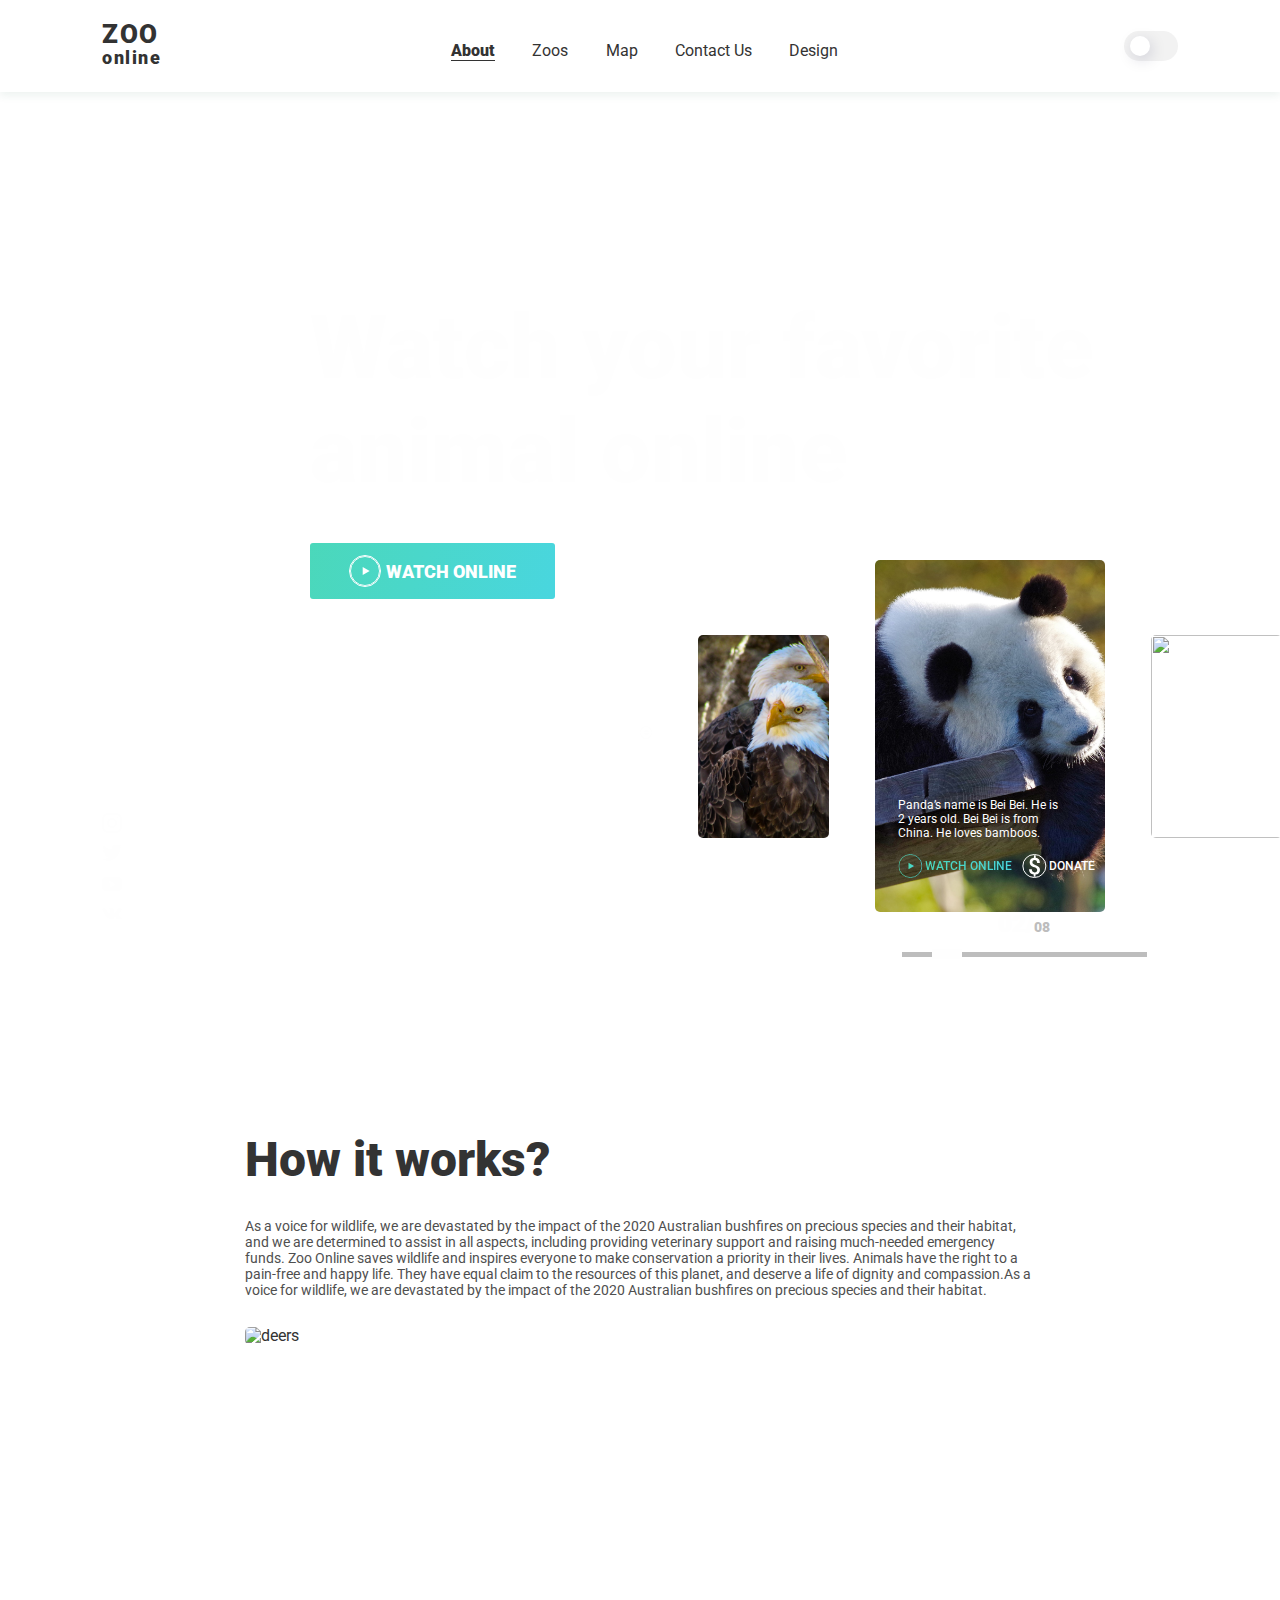
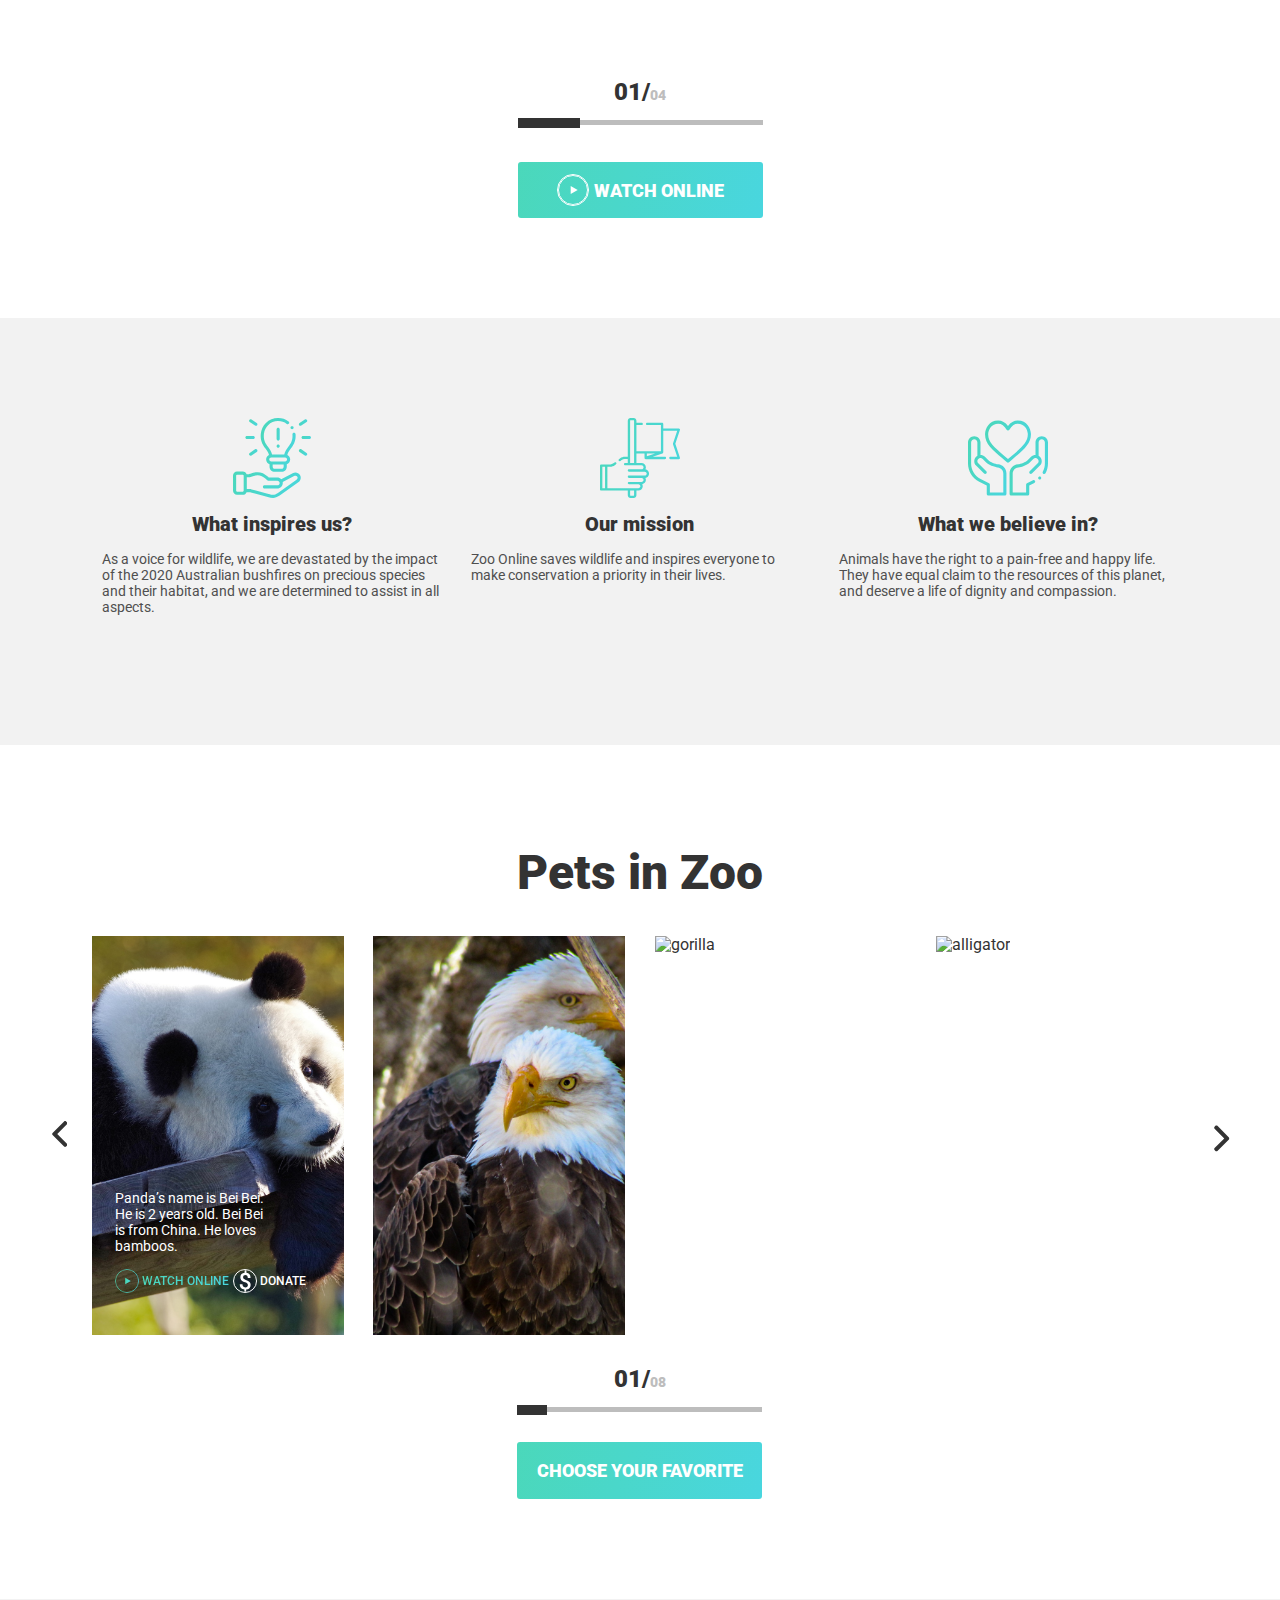
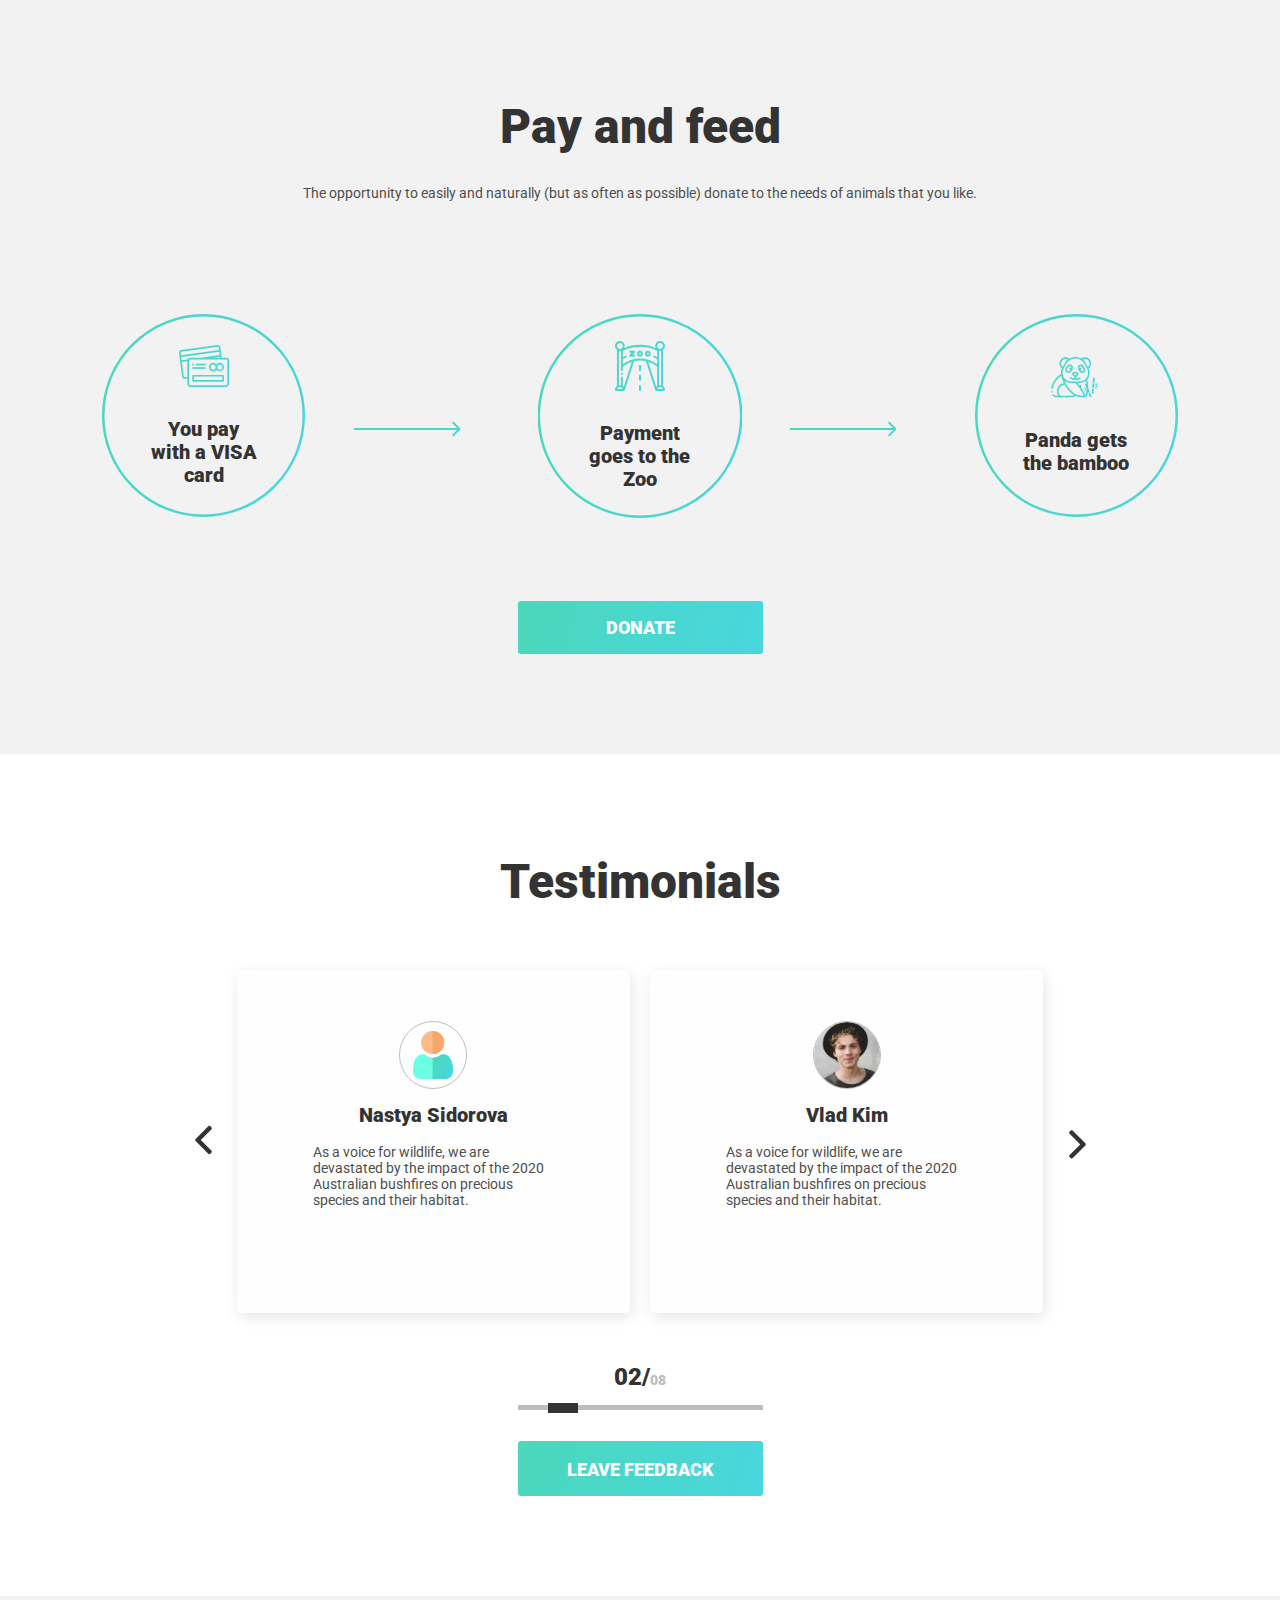
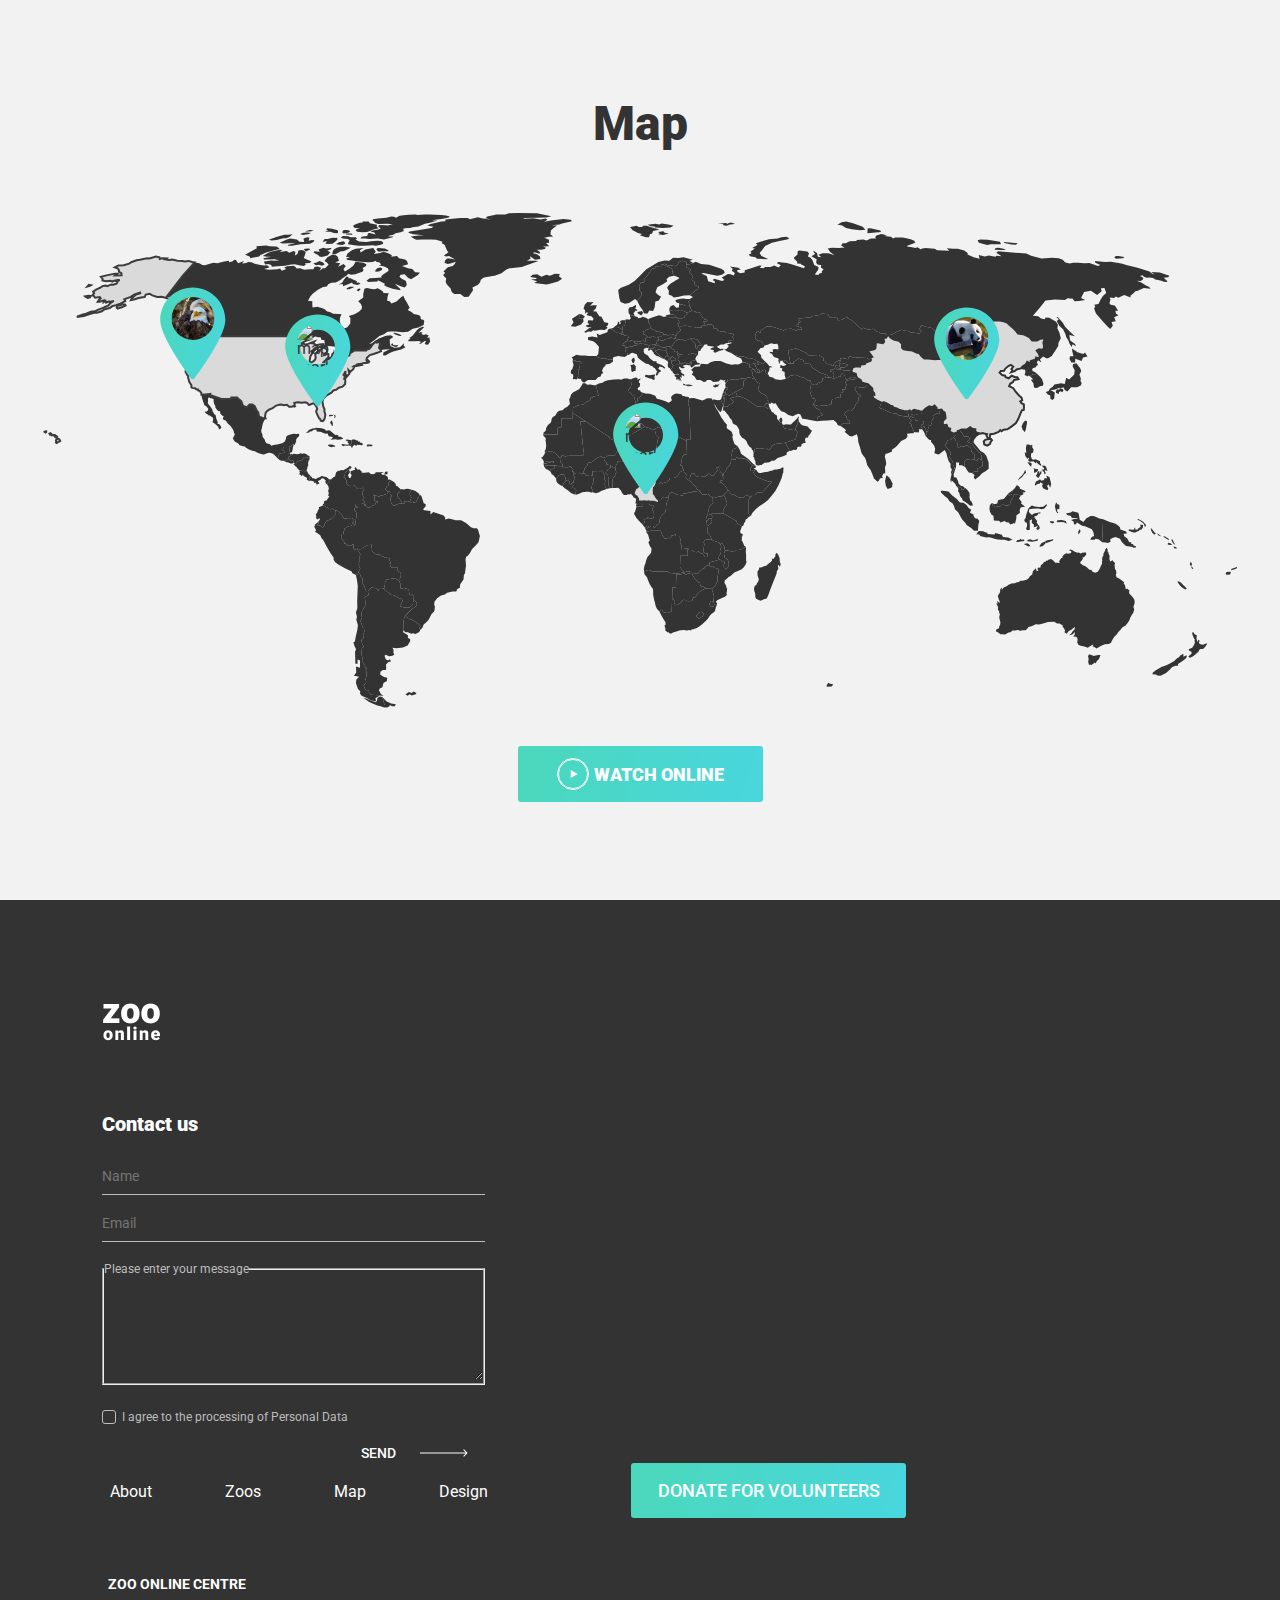
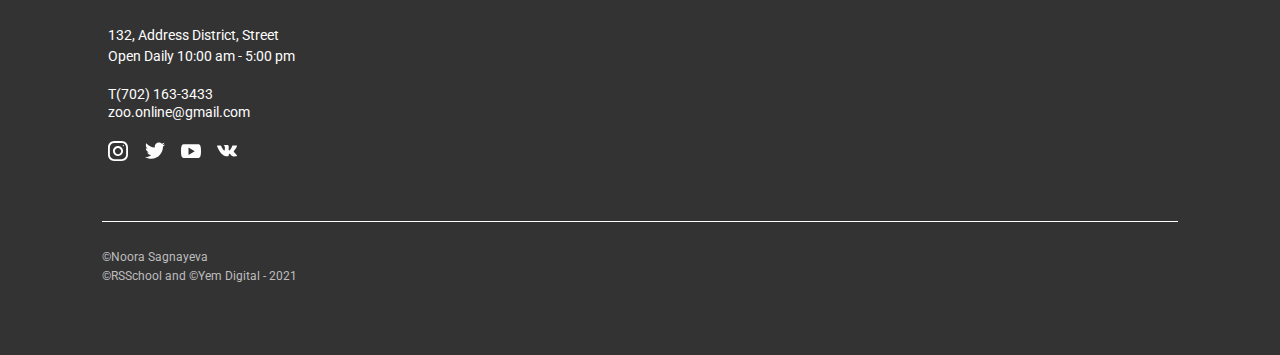
==== commit e130080b: "fix: fix intro slider, implement about slider, fix pets slider" ====
--- a/pages/landing/index.html
+++ b/pages/landing/index.html
@@ -6,6 +6,7 @@
   <meta name="viewport" content="width=device-width, initial-scale=1.0">
   <title>Main | Online-zoo</title>
   <link rel="stylesheet" href="./main.css">
+  <link rel="shortcut icon" href="../../assets/favicon.ico" type="image/x-icon">
 </head>
 <body>
   <div class="wrapper">
@@ -265,7 +266,7 @@
                   <p class="about-slider__text">As a voice for wildlife, we are devastated by the impact of the 2020 Australian bushfires on precious species and their habitat, and we are determined to assist in all aspects, including providing veterinary support and raising much-needed emergency funds. Zoo Online saves wildlife and inspires everyone to make conservation a priority in their lives. Animals have the right to a pain-free and happy life. They have equal claim to the resources of this planet, and deserve a life of dignity and compassion.As a voice for wildlife, we are devastated by the impact of the 2020 Australian bushfires on precious species and their habitat.</p>
                   <img src="../../assets/animals/deers.jpg" alt="deers" class="about-slider__img">
                 </li>
-                <!-- <li class="about-slider__item">
+                <li class="about-slider__item">
                   <p class="about-slider__text">As a voice for wildlife, we are devastated by the impact of the 2020 Australian bushfires on precious species and their habitat, and we are determined to assist in all aspects, including providing veterinary support and raising much-needed emergency funds. Zoo Online saves wildlife and inspires everyone to make conservation a priority in their lives. Animals have the right to a pain-free and happy life. They have equal claim to the resources of this planet, and deserve a life of dignity and compassion.As a voice for wildlife, we are devastated by the impact of the 2020 Australian bushfires on precious species and their habitat.</p>
                   <img src="../../assets/animals/panda2.jpg" alt="panda" class="about-slider__img">
                 </li>
@@ -276,7 +277,7 @@
                 <li class="about-slider__item">
                   <p class="about-slider__text">As a voice for wildlife, we are devastated by the impact of the 2020 Australian bushfires on precious species and their habitat, and we are determined to assist in all aspects, including providing veterinary support and raising much-needed emergency funds. Zoo Online saves wildlife and inspires everyone to make conservation a priority in their lives. Animals have the right to a pain-free and happy life. They have equal claim to the resources of this planet, and deserve a life of dignity and compassion.As a voice for wildlife, we are devastated by the impact of the 2020 Australian bushfires on precious species and their habitat.</p>
                   <img src="../../assets/animals/simians.jpg" alt="simians" class="about-slider__img">
-                </li> -->
+                </li>
               </ul>
               <div class="pagination about__pagination">
                 <div class="pagination__text"><span class="pagination__curr">01</span>04</div>
@@ -727,103 +728,10 @@
         </div>
       </div>
     </footer>
-    <div class="popup hidden">
-      <div class="popup__aside">
-      </div>
-      <div class="popup__main">
-        <h3 class="popup__title">Donate for your animal </h3>
-        <form class="popup__form">
-          <div class="popup__row">
-            <fieldset class="popup__fieldset">
-              <legend class="popup__legend">Сhoose an animal</legend>
-              <div class="popup__field-wrap">
-                <select class="popup__field popup__select" name="animals">
-                  <option value="panda">Panda</option>
-                  <option value="alligator">Alligator</option>
-                  <option value="gorilla">Gorilla</option>
-                  <option value="eagles">Eagles</option>
-                </select>
-              </div>
-            </fieldset>
-            <fieldset class="popup__fieldset">
-              <legend class="popup__legend">To donate</legend>
-              <input type="text" name="sum" class="popup__input popup__field">
-            </fieldset>
-          </div>
-          <div class="popup__columns">
-            <div class="popup__column">
-              <h4 class="popup__subtitle">About you</h4>
-              <fieldset class="popup__fieldset popup-column__fildset">
-                <legend class="popup__legend">Name</legend>
-                <input type="text" name="name" class="popup__input popup__field">
-              </fieldset>
-              <fieldset class="popup__fieldset popup-column__fildset">
-                <legend class="popup__legend">Email</legend>
-                <input type="email" name="email" class="popup__input popup__field">
-              </fieldset>
-              <fieldset class="popup__fieldset popup-column__fildset">
-                <legend class="popup__legend">Phone</legend>
-                <div class="popup__field-wrap popup__double popup__phone">
-                  <select name="phone-code" class="popup__field popup__select">
-                    <option value="rus">+7</option>
-                    <option value="blr">+375</option>
-                    <option value="ukr">+380</option>
-                  </select>
-                </div>
-                <input type="text" name="phone" class="popup__input popup__field popup__double">
-              </fieldset>
-            </div>
-            <div class="popup__column">
-              <h4 class="popup__subtitle">Checkout</h4>
-              <fieldset class="popup__fieldset popup-column__fildset">
-                <legend class="popup__legend">Card number</legend>
-                <input type="text" name="card" class="popup__input popup__field">
-              </fieldset>
-              <fieldset class="popup__fieldset popup-column__fildset">
-                <legend class="popup__legend">Expiry date</legend>
-                <div class="popup__field-wrap popup__double">
-                  <select name="month" class="popup__field popup__select">
-                    <option value="01">01</option>
-                    <option value="02">02</option>
-                    <option value="03">03</option>
-                    <option value="04">04</option>
-                    <option value="05">05</option>
-                    <option value="06">06</option>
-                    <option value="07">07</option>
-                    <option value="08">08</option>
-                    <option value="09">09</option>
-                    <option value="10">10</option>
-                    <option value="11">11</option>
-                    <option value="12">12</option>
-                  </select>
-                </div>
-                <div class="popup__field-wrap popup__double">
-                  <select name="year" class="popup__field popup__select">
-                    <option value="21">21</option>
-                    <option value="22">22</option>
-                    <option value="23">23</option>
-                    <option value="24">24</option>
-                    <option value="25">25</option>
-                    <option value="26">26</option>
-                  </select>
-                </div>
-              </fieldset>
-              <fieldset class="popup__fieldset popup-column__fildset">
-                <legend class="popup__legend">CVC</legend>
-                <input type="text" name="CVC" class="popup__input popup__field">
-              </fieldset>
-            </div>
-          </div>
-          <div class="popup__footer">
-            <p class="popup__text">If don’t cancel your subscription before the trial ends on April 15, 2021, you agree that you will automatically be charged</p>
-            <input type="submit" class="btn btn--gradient popup__btn" value="donate">
-          </div>
-        </form>
-      </div>
-    </div>
   </div>
   <script src="../theme-switcher.js"></script>
-  <script src="./intro-slider.js"></script>
-  <script src="./pets-slider.js"></script>
+  <script src="./js/intro-slider.js"></script>
+  <script src="./js/about-slider.js"></script>
+  <script src="./js/pets-slider.js"></script>
 </body>
 </html>--- a/pages/landing/main.css
+++ b/pages/landing/main.css
@@ -1129,6 +1129,13 @@
     -webkit-box-pack: start;
         -ms-flex-pack: start;
             justify-content: flex-start;
+    gap: 75px;
+  }
+}
+
+@media (max-width: 640px) {
+  .footer__content {
+    gap: 0;
   }
 }
 
@@ -1264,7 +1271,6 @@
 @media (max-width: 1200px) {
   .footer__double-column {
     left: 0;
-    margin-left: 4.6875rem;
     -webkit-box-orient: vertical;
     -webkit-box-direction: normal;
         -ms-flex-direction: column;
@@ -1845,15 +1851,9 @@
   }
 }
 
-@media (max-width: 434px) {
+@media (max-width: 480px) {
   .intro__content {
-    margin-top: 10%;
-  }
-}
-
-@media (max-width: 480px) {
-  .intro__content {
-    margin-top: 30%;
+    margin-top: 25%;
   }
 }
 
@@ -1925,10 +1925,15 @@
       flex-wrap: wrap;
 }
 
-@media (max-width: 640px) {
+@media (max-width: 1200px) {
   .intro-slider {
-    width: 100%;
-    left: 19%;
+    left: 35%;
+  }
+}
+
+@media (max-width: 640px) {
+  .intro-slider {
+    left: 35%;
     bottom: 14%;
   }
 }
@@ -1936,7 +1941,7 @@
 @media (max-width: 480px) {
   .intro-slider {
     left: 8%;
-    bottom: 9%;
+    bottom: 6%;
   }
 }
 
@@ -1955,7 +1960,7 @@
   width: 100%;
   height: 1px;
   position: absolute;
-  top: 48%;
+  top: 49%;
   left: 0;
 }
 
@@ -1965,8 +1970,6 @@
   z-index: 1;
   position: relative;
   cursor: pointer;
-  -webkit-transition: 1s;
-  transition: 1s;
 }
 
 @media (max-width: 1200px) {
@@ -2039,8 +2042,6 @@
 .intro-slider__item--active {
   width: 15.3125rem;
   height: 22rem;
-  -webkit-transition: 1s;
-  transition: 1s;
 }
 
 .intro-slider__item--active .slider__desc {
@@ -2295,6 +2296,20 @@
   }
 }
 
+.about-slider__list {
+  width: 100%;
+  display: -webkit-box;
+  display: -ms-flexbox;
+  display: flex;
+  overflow: hidden;
+}
+
+.about-slider__item {
+  min-width: 100%;
+  -webkit-transform: translateX(0px);
+          transform: translateX(0px);
+}
+
 .about-slider__text {
   color: var(--paragraph-color);
   font-size: 0.875rem;
@@ -2327,7 +2342,7 @@
 
 @media (max-width: 480px) {
   .about-slider__img {
-    width: 18.75rem;
+    width: 100%;
     height: 20.1875rem;
     -o-object-position: 8% center;
        object-position: 8% center;
@@ -2645,6 +2660,7 @@
 
 @media (max-width: 480px) {
   .pets-slider__item {
+    width: 48%;
     height: 18.8125rem;
   }
 }
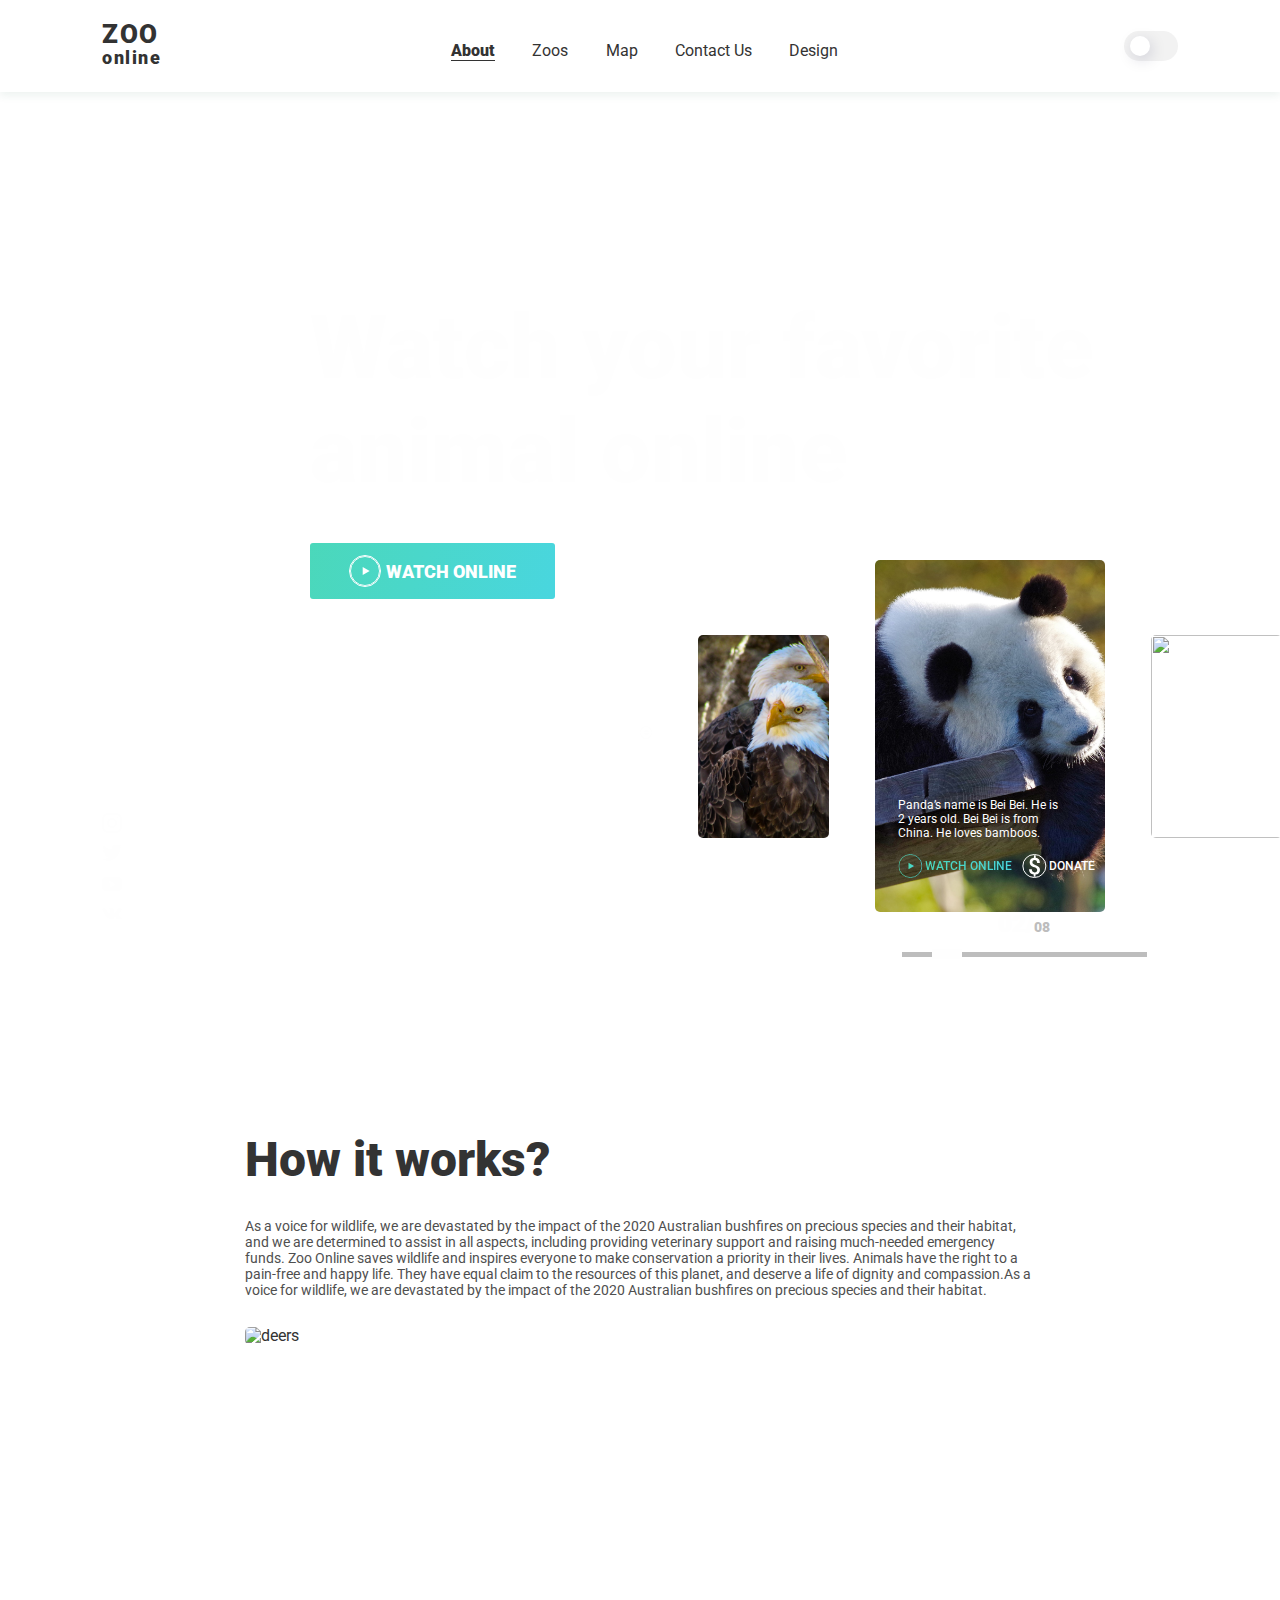
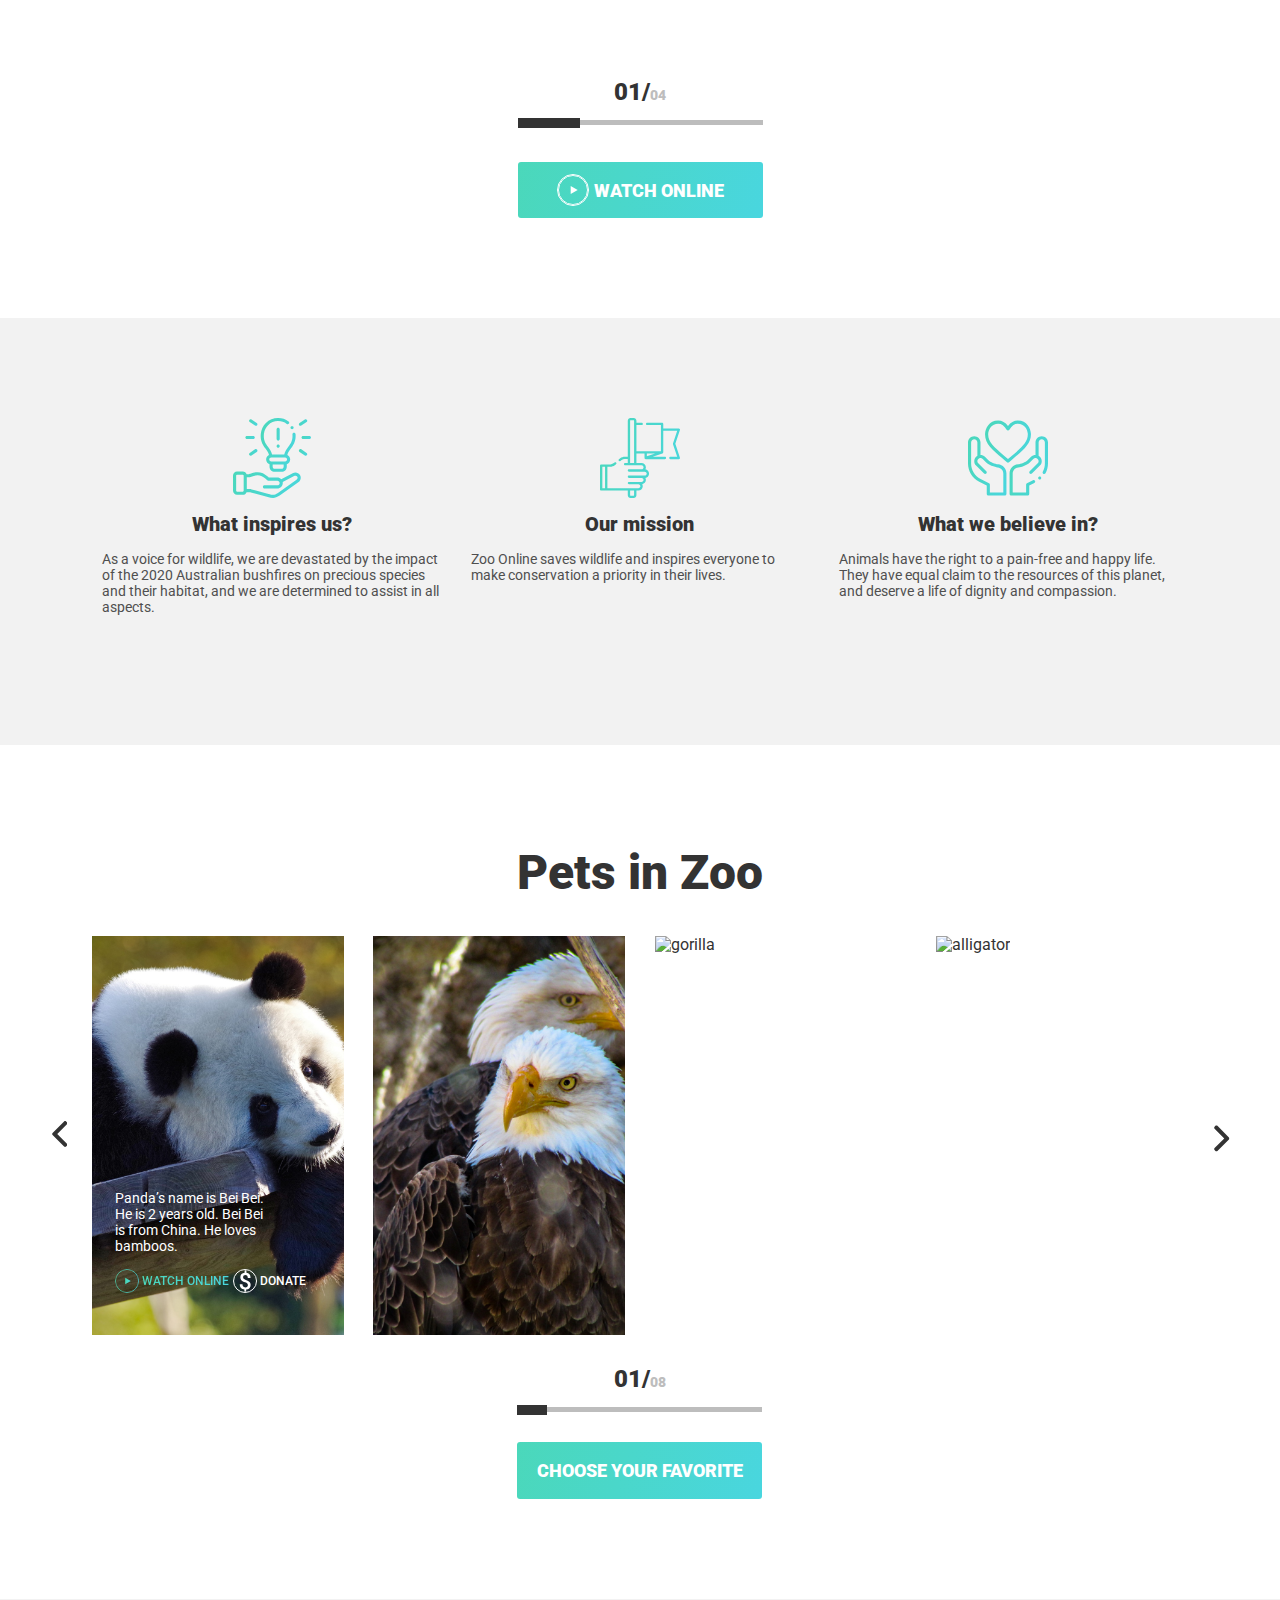
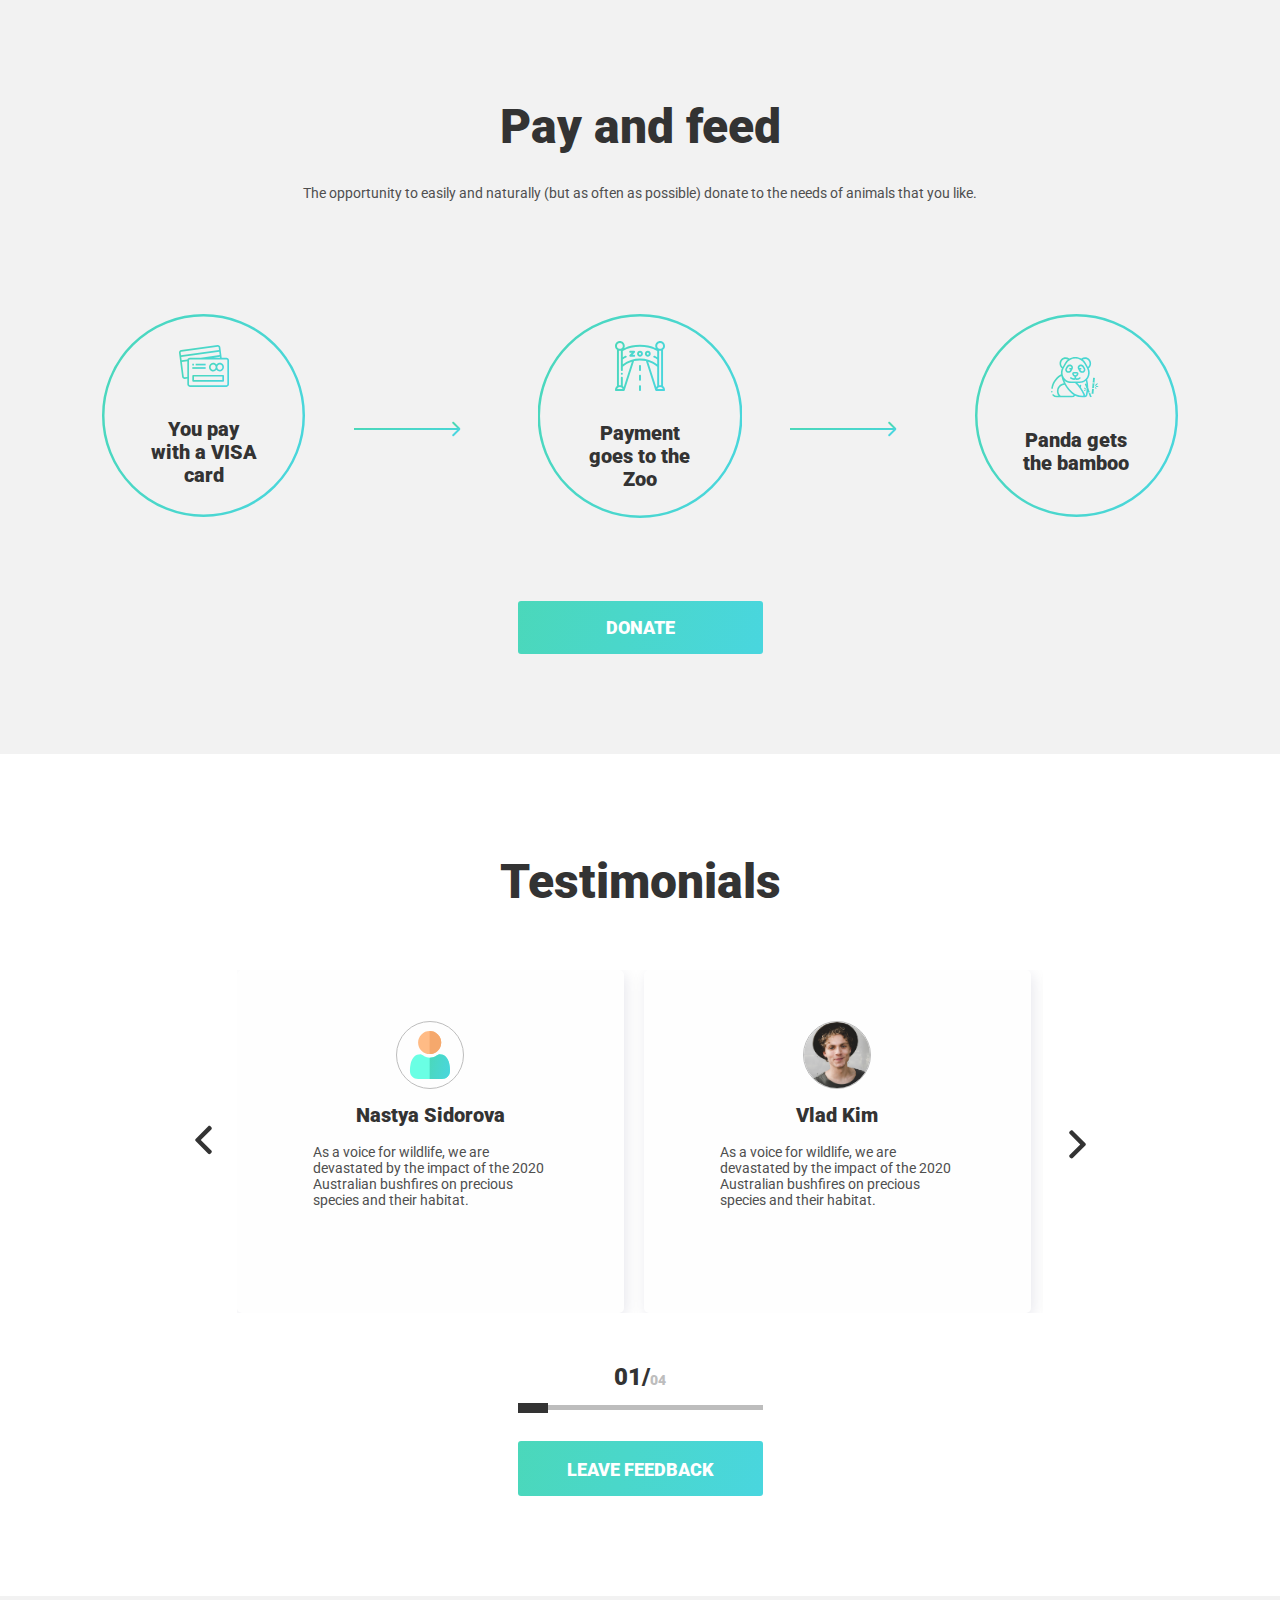
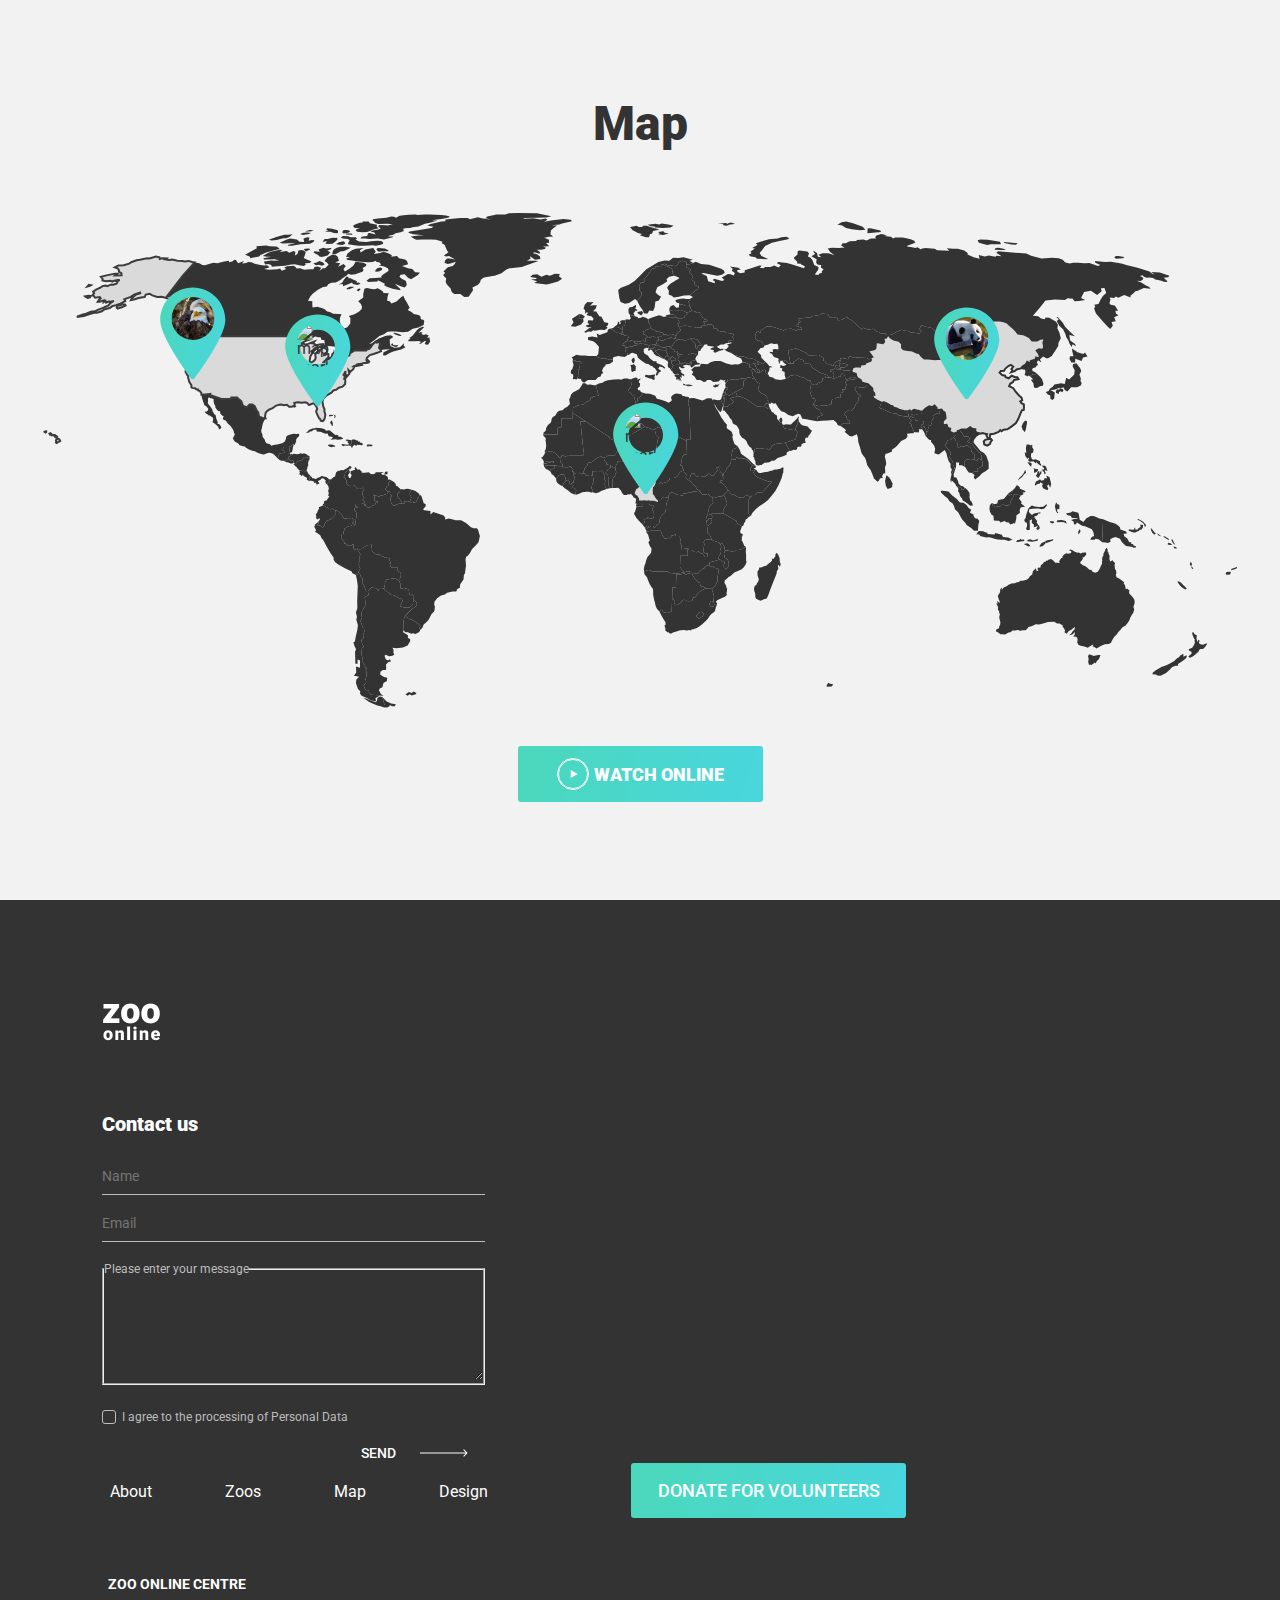
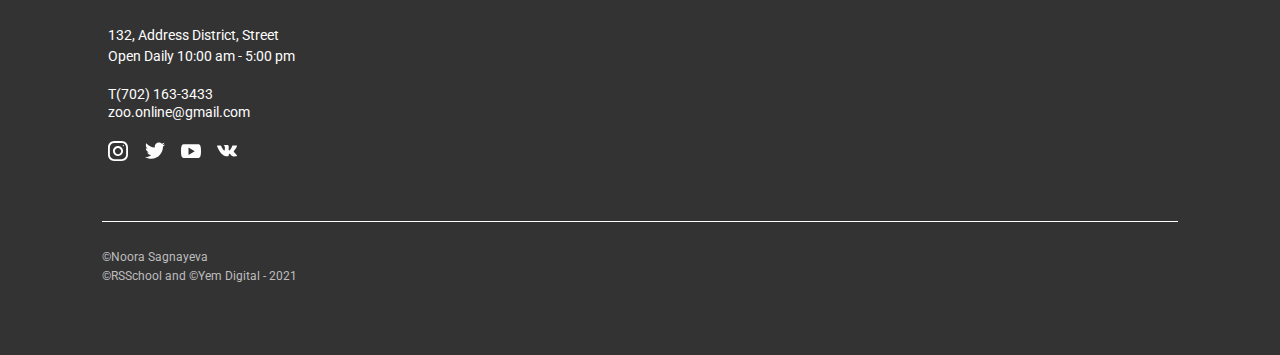
==== commit 25286496: "fix: fix map on landing and implement testimonial slider" ====
--- a/pages/landing/index.html
+++ b/pages/landing/index.html
@@ -526,14 +526,53 @@
                 <use xlink:href="../../assets/arrow.svg#arr"></use>
               </svg>
             </button>
-            <ul class="slider testimonial__list">
-              <li class="slider__item testimonial__item">
+            <ul class="testimonial__list">
+              <li class="testimonial__item">
                 <div class="testimonial__img-block">
                 </div>
                 <h4 class="testimonial__subtitle subtitle">Nastya Sidorova</h4>
                 <p class="testimonial__text">As a voice for wildlife, we are devastated by the impact of the 2020 Australian bushfires on precious species and their habitat.</p>
               </li>
-              <li class="slider__item testimonial__item">
+              <li class="testimonial__item">
+                <div class="testimonial__img-block">
+                  <img src="../../assets/testimonials/testimonail2.jpg" alt="author's testimonial" class="testimonial__img">
+                </div>
+                <h4 class="testimonial__subtitle subtitle">Vlad Kim</h4>
+                <p class="testimonial__text">As a voice for wildlife, we are devastated by the impact of the 2020 Australian bushfires on precious species and their habitat.</p>
+              </li>
+              <li class="testimonial__item">
+                <div class="testimonial__img-block">
+                </div>
+                <h4 class="testimonial__subtitle subtitle">Anna Krabova</h4>
+                <p class="testimonial__text">As a voice for wildlife, we are devastated by the impact of the 2020 Australian bushfires on precious species and their habitat.</p>
+              </li>
+              <li class="testimonial__item">
+                <div class="testimonial__img-block">
+                  <img src="../../assets/testimonials/testimonail2.jpg" alt="author's testimonial" class="testimonial__img">
+                </div>
+                <h4 class="testimonial__subtitle subtitle">Vlad Kim</h4>
+                <p class="testimonial__text">As a voice for wildlife, we are devastated by the impact of the 2020 Australian bushfires on precious species and their habitat.</p>
+              </li>
+              <li class="testimonial__item">
+                <div class="testimonial__img-block">
+                </div>
+                <h4 class="testimonial__subtitle subtitle">Helen Smolenkova</h4>
+                <p class="testimonial__text">As a voice for wildlife, we are devastated by the impact of the 2020 Australian bushfires on precious species and their habitat.</p>
+              </li>
+              <li class="testimonial__item">
+                <div class="testimonial__img-block">
+                  <img src="../../assets/testimonials/testimonail2.jpg" alt="author's testimonial" class="testimonial__img">
+                </div>
+                <h4 class="testimonial__subtitle subtitle">Vlad Kim</h4>
+                <p class="testimonial__text">As a voice for wildlife, we are devastated by the impact of the 2020 Australian bushfires on precious species and their habitat.</p>
+              </li>
+              <li class="testimonial__item">
+                <div class="testimonial__img-block">
+                </div>
+                <h4 class="testimonial__subtitle subtitle">Kate Sidorova</h4>
+                <p class="testimonial__text">As a voice for wildlife, we are devastated by the impact of the 2020 Australian bushfires on precious species and their habitat.</p>
+              </li>
+              <li class="testimonial__item">
                 <div class="testimonial__img-block">
                   <img src="../../assets/testimonials/testimonail2.jpg" alt="author's testimonial" class="testimonial__img">
                 </div>
@@ -548,8 +587,8 @@
             </button>
           </div>
           <div class="pagination testimonial__pagination">
-            <div class="pagination__text"><span class="pagination__curr">02</span>08</div>
-            <input type="range" class="pagination__range" min="1" max="8" value="2">
+            <div class="pagination__text"><span class="pagination__curr">01</span>04</div>
+            <input type="range" class="pagination__range" min="1" max="4" value="1">
           </div>
           <a href="#" class="btn btn--gradient testimonial__btn">
             Leave feedback
@@ -733,5 +772,6 @@
   <script src="./js/intro-slider.js"></script>
   <script src="./js/about-slider.js"></script>
   <script src="./js/pets-slider.js"></script>
+  <script src="./js/testimonial-slider.js"></script>
 </body>
 </html>--- a/pages/landing/main.css
+++ b/pages/landing/main.css
@@ -453,6 +453,7 @@
 
 .section {
   width: 100%;
+  overflow: hidden;
 }
 
 .container {
@@ -1091,6 +1092,18 @@
 
 .tooltip__bold {
   font-weight: 500;
+}
+
+.markers--eagles .tooltip,
+.markers--alligator .tooltip {
+  left: 8.4375rem;
+}
+
+@media (max-width: 1200px) {
+  .markers--eagles .tooltip,
+  .markers--alligator .tooltip {
+    left: 0;
+  }
 }
 
 .footer {
@@ -2956,6 +2969,7 @@
 }
 
 .testimonial {
+  width: 100%;
   padding: 6.25rem 0;
 }
 
@@ -2991,51 +3005,32 @@
   -webkit-box-align: center;
       -ms-flex-align: center;
           align-items: center;
-}
-
-@media (max-width: 1200px) {
-  .testimonial__container {
-    width: 77%;
-  }
-}
-
-@media (max-width: 640px) {
-  .testimonial__container {
-    width: 91%;
-  }
+  overflow: hidden;
 }
 
 .testimonial__content {
   margin-top: 3.75rem;
+  width: 100%;
 }
 
 .testimonial__list {
   display: -webkit-box;
   display: -ms-flexbox;
   display: flex;
-  -webkit-box-pack: center;
-      -ms-flex-pack: center;
-          justify-content: center;
   width: 75%;
-}
-
-@media (max-width: 1200px) {
+  height: 100%;
+  overflow: hidden;
+}
+
+@media (max-width: 640px) {
+  .testimonial__list {
+    height: 18.75rem;
+  }
+}
+
+@media (max-width: 480px) {
   .testimonial__list {
     width: 100%;
-  }
-}
-
-@media (max-width: 640px) {
-  .testimonial__list {
-    -ms-flex-wrap: wrap;
-        flex-wrap: wrap;
-    overflow-y: hidden;
-    height: 18.75rem;
-  }
-}
-
-@media (max-width: 480px) {
-  .testimonial__list {
     height: 21.25rem;
   }
 }
@@ -3045,8 +3040,10 @@
   -webkit-box-shadow: 2px 4px 15px rgba(6, 12, 70, 0.1);
           box-shadow: 2px 4px 15px rgba(6, 12, 70, 0.1);
   border-radius: 5px;
-  width: 50%;
-  max-width: 100%;
+  min-width: 48%;
+  -webkit-box-flex: 1;
+      -ms-flex: 1;
+          flex: 1;
   display: -webkit-box;
   display: -ms-flexbox;
   display: flex;
@@ -3058,6 +3055,9 @@
       -ms-flex-align: center;
           align-items: center;
   padding: 3.1875rem 4.75rem 6.5625rem;
+  -webkit-transform: translateX(0px);
+          transform: translateX(0px);
+  margin-right: 1.25rem;
 }
 
 @media (max-width: 1200px) {
@@ -3068,30 +3068,25 @@
 
 @media (max-width: 640px) {
   .testimonial__item {
-    width: 100%;
-    height: 100%;
     padding: 2rem 12% 5.625rem;
   }
 }
 
 @media (max-width: 480px) {
   .testimonial__item {
+    min-width: 49%;
     padding: 1.6875rem 0.625rem;
   }
 }
 
-.testimonial__item:first-child {
-  margin-right: 1.25rem;
-}
-
-@media (max-width: 1200px) {
-  .testimonial__item:first-child {
+@media (max-width: 1200px) {
+  .testimonial__item {
     margin-right: 1.75rem;
   }
 }
 
 @media (max-width: 640px) {
-  .testimonial__item:first-child {
+  .testimonial__item {
     margin-right: 0;
   }
 }
